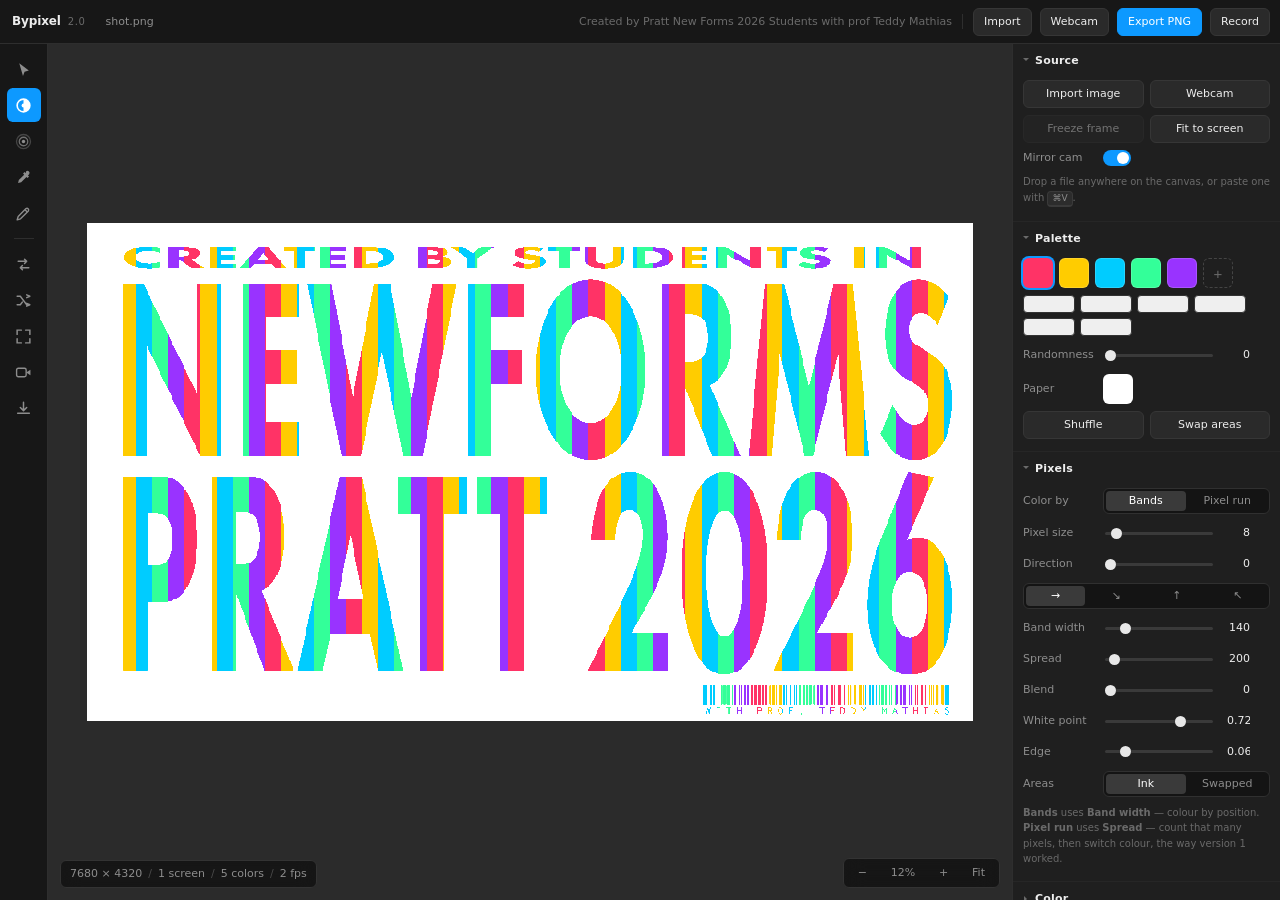
==== teddy-bypixel-2.0/index.html @ 15acaf22 "Seconf" ====
<!DOCTYPE html>
<html lang="en">
<head>
<meta charset="utf-8">
<meta name="viewport" content="width=device-width, initial-scale=1">
<title>Bypixel 2.0 — Colorizer</title>
<link rel="stylesheet" href="style.css">
</head>
<body>

<div class="app">

  <header class="topbar">
    <div class="brand"><b>Bypixel</b><span>2.0</span></div>
    <div class="doc" id="docName">untitled</div>
    <div class="spacer"></div>
    <div class="credit">Created by Pratt New Forms 2026 Students with prof Teddy Mathias</div>
    <button class="btn" id="btnImport">Import</button>
    <button class="btn" id="btnCam">Webcam</button>
    <button class="btn primary" id="btnPng">Export PNG</button>
    <button class="btn rec" id="btnRec" data-on="false" data-label="Record">Record</button>
  </header>

  <div class="body">

    <nav class="rail" id="rail"></nav>

    <main class="stage" id="stage" data-tool="recolor">
      <canvas id="gl"></canvas>
      <canvas id="ink"></canvas>

      <div class="empty" id="empty" hidden>
        <h2>Drop an image to colorize</h2>
        <p>Any PNG, JPG or WEBP. Or turn on the webcam and colorize yourself live.</p>
        <div class="row">
          <button class="btn primary" id="emptyImport">Choose file</button>
          <button class="btn" id="emptyCam">Use webcam</button>
        </div>
      </div>

      <div class="drop">Drop to colorize</div>

      <div class="hud" id="hud">—</div>

      <div class="zoomer">
        <button class="btn" id="zOut">−</button>
        <div class="val" id="zVal">100%</div>
        <button class="btn" id="zIn">+</button>
        <button class="btn" id="zFit">Fit</button>
      </div>
    </main>

    <aside class="panel" id="panel"></aside>
  </div>
</div>

<input type="file" id="file" accept="image/*" hidden>
<video id="video" playsinline muted></video>

<script>
"use strict";

/* =====================================================================
   BYPIXEL 2.0
   One image in, infinite color out.

   Everything you see is one fragment shader running over the source
   pixels. The panel on the right just moves numbers into that shader.
   ===================================================================== */

const TAU = Math.PI * 2;
const DEG = Math.PI / 180;

/* ---------------------------------------------------------------
   1. STATE — every knob in the app lives here
   --------------------------------------------------------------- */

const S = {
  // palette
  palette: ["#ff3366", "#ffcc00", "#00ccff", "#33ff99", "#9933ff"],
  active: 0,
  paper: "#ffffff",
  random: 0,

  // pixels
  pixel: 8,
  angle: 0,          // degrees — direction of the pixels AND the color flow
  mode: 0,           // 0 bands, 1 pixel runs
  band: 140,         // image px per color, in band mode
  spread: 200,       // pixels per color, in run mode
  blend: 0,
  threshold: 0.72,
  soft: 0.06,
  invert: 0,

  // color
  hue: 0,
  sat: 1,
  contrast: 1,
  bright: 0,
  pulse: 0,
  pulseRate: 1.5,

  // motion
  flow: 0.6,         // colors per second
  turn: 0,           // deg / second — the colors sweep round, the artwork stays put
  spiral: 0,
  twist: 0.5,
  swirl: 0,          // vortex, winds and unwinds
  wave: 0,           // undulation depth, % of the artwork
  mrate: 0.6,        // how fast swirl and wave breathe
  // shapes — a drawn outline that re-colors whatever is inside it
  shapeSpeed: 1,
  shapeSpin: 0,
  shapeMotion: 0,       // 0 still, 1 orbit, 2 drift
  shapeShift: 3,        // steps along the palette
  shapeHue: 0,          // hue turns
  shapePix: 1,          // pixel size multiplier
  shapeAngle: 0,        // direction offset, degrees
  shapeSat: 1,          // saturation multiplier
  shapeSwap: false,     // flip ink and paper inside the shape

  // touch
  rsize: 2.2,
  rdecay: 1.2,
  rainbow: 1,
  press: 1,

  // screens
  screens: 1,
  variation: 0.5,

  // view
  zoom: 1,
  panX: 0, panY: 0,   // image px
  autofit: true,
  mirror: true,
  exportScale: 2,

  // live
  tool: "recolor",
  phase: 0,
  turnPhase: 0,
  spiralKick: 0,
  seed: Math.random() * 100,
  time: 0
};

const RIPPLE_MAX = 10;
const ripples = [];           // {x, y, t, w}  — x/y in image pixels
let pressPt = null;           // {clientX, clientY, w} — follows the screen, not the image

/* ---------------------------------------------------------------
   2. WEBGL
   --------------------------------------------------------------- */

const canvas = document.getElementById("gl");
const gl = canvas.getContext("webgl2", {
  antialias: false,
  preserveDrawingBuffer: true,
  alpha: false
});
if (!gl) alert("This browser has no WebGL2. Try Chrome, Safari 15+, or Firefox.");

const VERT = `#version 300 es
in vec2 a_pos;
void main() { gl_Position = vec4(a_pos, 0.0, 1.0); }`;

const FRAG = `#version 300 es
precision highp float;

uniform sampler2D u_tex;
uniform vec2  u_texSize;
uniform vec4  u_view;        // viewport x, y, w, h  (device px, y from bottom)
uniform vec2  u_pan;
uniform float u_scale;
uniform float u_time;

uniform float u_pixel;
uniform float u_angle;
uniform float u_band;
uniform float u_mode;          // 0 = geometric bands, 1 = counted pixel runs
uniform float u_spread;        // pixels painted before the colour changes
uniform float u_blend;
uniform float u_threshold;
uniform float u_soft;
uniform float u_invert;
uniform float u_contrast;
uniform float u_bright;

uniform vec3  u_palette[8];
uniform int   u_count;
uniform float u_random;
uniform vec3  u_paper;
uniform vec3  u_bg;
uniform float u_phase;
uniform float u_spiral;
uniform float u_turn;          // the whole colour field, swung round
uniform float u_swirl;         // vortex angle at the centre, right now
uniform float u_wave;          // undulation depth, in image pixels
uniform float u_waveT;
uniform float u_twist;
uniform float u_hue;
uniform float u_sat;
uniform float u_seed;
uniform float u_mirror;

uniform sampler2D u_shapes;    // atlas of the drawn shapes
uniform vec4  u_shapeXf[16];   // x, y (image px), size, rotation
uniform vec4  u_shapeMeta[16]; // cell, unused, unused, live
uniform float u_shapeGrid;
uniform int   u_shapeCount;
uniform vec4  u_lens;          // color shift, hue shift, pixel x, direction +
uniform float u_lensSat;
uniform float u_lensSwap;

uniform vec4  u_ripple[${RIPPLE_MAX}];   // xy centre, z birth time, w strength
uniform float u_rsize;
uniform float u_rdecay;
uniform float u_rainbow;
uniform vec4  u_press;       // xy centre, z strength, w radius

out vec4 outColor;

vec2 rot2(vec2 v, float a) {
  float s = sin(a), c = cos(a);
  return vec2(c * v.x - s * v.y, s * v.x + c * v.y);
}
float hash1(float n) {
  return fract(sin(n * 12.9898 + u_seed * 7.13) * 43758.5453);
}
vec3 hash3(float n) {
  return vec3(hash1(n), hash1(n + 17.31), hash1(n + 43.77));
}
vec3 rgb2hsv(vec3 c) {
  vec4 K = vec4(0.0, -1.0 / 3.0, 2.0 / 3.0, -1.0);
  vec4 p = mix(vec4(c.bg, K.wz), vec4(c.gb, K.xy), step(c.b, c.g));
  vec4 q = mix(vec4(p.xyw, c.r), vec4(c.r, p.yzx), step(p.x, c.r));
  float d = q.x - min(q.w, q.y);
  return vec3(abs(q.z + (q.w - q.y) / (6.0 * d + 1e-10)), d / (q.x + 1e-10), q.x);
}
vec3 hsv2rgb(vec3 c) {
  vec4 K = vec4(1.0, 2.0 / 3.0, 1.0 / 3.0, 3.0);
  vec3 p = abs(fract(c.xxx + K.xyz) * 6.0 - K.www);
  return c.z * mix(K.xxx, clamp(p - K.xxx, 0.0, 1.0), c.y);
}
/* snap a point to the pixel grid, at whatever size and angle we ask for */
vec2 quantize(vec2 p, float ps, float ang, float infl, out vec2 cell) {
  vec2 g = rot2(p - u_texSize * 0.5, -ang);
  if (infl > 0.001) {                            // the smudge
    float n = hash1(floor(g.x / ps) * 3.17 + floor(g.y / ps) * 7.71);
    g += (vec2(n, hash1(n * 13.0)) - 0.5) * ps * 3.0 * infl * u_rainbow;
  }
  cell = floor(g / ps);
  return rot2((cell + 0.5) * ps, ang) + u_texSize * 0.5;
}

vec3 palAt(float i) {
  int n = max(u_count, 1);
  int k = int(mod(i, float(n)));
  return mix(u_palette[k], hash3(i * 1.37 + u_seed), u_random);
}
vec3 palMix(float idx) {
  float f = floor(idx), fr = fract(idx);
  vec3 a = palAt(f), b = palAt(f + 1.0);
  float t = u_blend < 0.001 ? 0.0 : clamp((fr - (1.0 - u_blend)) / u_blend, 0.0, 1.0);
  return mix(a, b, t);
}

void main() {
  /* --- screen pixel -> image pixel ------------------------------ */
  vec2 p = gl_FragCoord.xy - u_view.xy;
  vec2 c = p - u_view.zw * 0.5 - u_pan;
  vec2 q = c / u_scale + u_texSize * 0.5;

  /* --- pressure + ripples --------------------------------------- */
  float infl = 0.0;
  vec2  disp = vec2(0.0);

  // ripple size is a percentage of the artwork, so a 4000px scan and a
  // 720p webcam frame behave the same way
  float rs = max(u_rsize * 0.01 * min(u_texSize.x, u_texSize.y), 1.0);

  if (u_press.z > 0.001) {                       // a finger on the glass
    float pr = rs * 3.2;
    vec2 rel = q - u_press.xy;
    float d = length(rel) + 1e-4;
    float g = exp(-(d * d) / (2.0 * pr * pr));
    disp -= (rel / d) * g * pr * 0.5 * u_press.z;
    infl = max(infl, g * u_press.z);
  }

  for (int i = 0; i < ${RIPPLE_MAX}; i++) {      // rings leaving the touch
    vec4 R = u_ripple[i];
    if (R.w <= 0.001) continue;
    float age = u_time - R.z;
    if (age < 0.0 || age > 5.0) continue;
    vec2 rel = q - R.xy;
    float d = length(rel) + 1e-4;
    float front = d - age * rs * 7.0;
    float wide  = rs * 2.6;
    float env   = exp(-age * u_rdecay) * exp(-(front * front) / (2.0 * wide * wide));
    disp += (rel / d) * sin(front / rs * 3.14159) * env * R.w * rs * 1.7;
    infl  = max(infl, clamp(env * R.w * 1.5, 0.0, 1.0));
  }
  q += disp;

  /* --- motion: the colour field turns, swirls and undulates ------ */
  float baseAngle = u_angle + u_turn;

  if (abs(u_swirl) > 0.0005) {                   // a vortex, strongest at the centre
    vec2 rel0 = q - u_texSize * 0.5;
    float f = 1.0 - clamp(length(rel0) / (length(u_texSize) * 0.5), 0.0, 1.0);
    q = u_texSize * 0.5 + rot2(rel0, u_swirl * f * f);
  }

  if (abs(u_wave) > 0.0005) {                    // a travelling swell, along the direction
    vec2 w = rot2(q - u_texSize * 0.5, -baseAngle);
    float lam = max(min(u_texSize.x, u_texSize.y) / 3.0, 1.0);
    w.y += u_wave * sin(w.x / lam * 6.2831853 + u_waveT);
    w.x += u_wave * 0.45 * sin(w.y / lam * 6.2831853 - u_waveT * 0.8);
    q = rot2(w, baseAngle) + u_texSize * 0.5;
  }

  /* --- pixelate (pixels shatter smaller under pressure) ---------- */
  float ps = max(u_pixel, 1.0);
  ps = mix(ps, max(ps * 0.22, 1.0), infl);

  vec2 cell;
  vec2 qp = quantize(q, ps, baseAngle, infl, cell);

  /* --- shapes are lenses: they never cover the artwork, they only
         change how the pixels underneath get coloured --------------- */
  float lens = 0.0;      // coverage of the strongest shape here
  for (int i = 0; i < 16; i++) {
    if (i >= u_shapeCount) break;
    vec4 X = u_shapeXf[i];
    vec4 M = u_shapeMeta[i];
    if (M.w < 0.5 || X.z < 0.001) continue;
    vec2 l = rot2(qp - X.xy, -X.w) / X.z + 0.5;         // into the shape's own box
    if (l.x < 0.0 || l.x > 1.0 || l.y < 0.0 || l.y > 1.0) continue;
    float cl = floor(mod(M.x, u_shapeGrid));
    float rw = floor(M.x / u_shapeGrid);
    float cov = texture(u_shapes, (vec2(cl, rw) + vec2(l.x, 1.0 - l.y)) / u_shapeGrid).a;
    lens = max(lens, cov);
  }
  float k = lens;

  // inside a shape the grid itself can change size and direction,
  // so the pixels get re-snapped before anything is sampled
  float angle = baseAngle + u_lens.w * k;
  float psL = max(ps * (1.0 + (u_lens.z - 1.0) * k), 1.0);
  if (lens > 0.002) qp = quantize(q, psL, angle, infl, cell);

  vec2 uv = qp / u_texSize;
  uv.x = mix(uv.x, 1.0 - uv.x, u_mirror);
  if (uv.x < 0.0 || uv.x > 1.0 || uv.y < 0.0 || uv.y > 1.0) {
    outColor = vec4(u_bg, 1.0);
    return;
  }

  /* --- ink or paper? -------------------------------------------- */
  vec3 src = texture(u_tex, uv).rgb;
  float lum = dot(src, vec3(0.299, 0.587, 0.114));
  lum = clamp((lum - 0.5) * u_contrast + 0.5 + u_bright, 0.0, 1.0);

  /* --- which colour? -------------------------------------------- */
  vec2 rel = qp - u_texSize * 0.5;
  float band = max(u_band, 1.0);
  float idx;
  if (u_mode < 0.5) {
    // bands: the colour depends on how far along the direction you are
    idx = dot(rel, vec2(cos(angle), sin(angle))) / band;
  } else {
    // runs: walk the pixels in order and change colour every u_spread of them,
    // exactly the way the first version of this sketch did it
    vec2 c2 = floor(qp / psL);
    float across = floor(u_texSize.x / psL) + 1.0;
    idx = (c2.y * across + c2.x) / max(u_spread, 1.0);
  }

  float ang = atan(rel.y, rel.x);
  float rad = length(rel);
  idx += u_spiral * (ang * 1.90986 + rad / band * u_twist);
  idx += u_phase;
  idx += u_lens.x * k;                            // the shape walks the palette on

  vec3 col = palMix(idx);

  vec3 hsv = rgb2hsv(col);
  hsv.x = fract(hsv.x + u_hue + u_lens.y * k);
  hsv.y = clamp(hsv.y * u_sat * (1.0 + (u_lensSat - 1.0) * k), 0.0, 1.0);
  col = hsv2rgb(hsv);

  if (infl > 0.001) {                             // rainbow bruise around the touch
    float h = fract(ang * 0.159 + rad * 0.004 + u_time * 0.25
                    + hash1(cell.x * 7.3 + cell.y * 13.1) * 0.4);
    col = mix(col, hsv2rgb(vec3(h, 0.95, 1.0)), clamp(infl * u_rainbow, 0.0, 1.0));
  }

  float ink = 1.0 - smoothstep(u_threshold - max(u_soft, 0.002),
                               u_threshold + max(u_soft, 0.002), lum);
  // a shape can flip ink and paper inside itself, and it cancels
  // cleanly against the global swap
  float inv = mod(u_invert + step(0.5, u_lensSwap * lens), 2.0);
  ink = mix(ink, 1.0 - ink, inv);

  vec3 outc = mix(u_paper, col, ink) + infl * 0.10;
  outColor = vec4(outc, 1.0);
}`;

function compile(type, src) {
  const sh = gl.createShader(type);
  gl.shaderSource(sh, src);
  gl.compileShader(sh);
  if (!gl.getShaderParameter(sh, gl.COMPILE_STATUS)) {
    console.error(gl.getShaderInfoLog(sh), src);
    throw new Error("shader");
  }
  return sh;
}

const prog = gl.createProgram();
gl.attachShader(prog, compile(gl.VERTEX_SHADER, VERT));
gl.attachShader(prog, compile(gl.FRAGMENT_SHADER, FRAG));
gl.linkProgram(prog);
if (!gl.getProgramParameter(prog, gl.LINK_STATUS)) console.error(gl.getProgramInfoLog(prog));
gl.useProgram(prog);

const vao = gl.createVertexArray();
gl.bindVertexArray(vao);
const buf = gl.createBuffer();
gl.bindBuffer(gl.ARRAY_BUFFER, buf);
gl.bufferData(gl.ARRAY_BUFFER, new Float32Array([-1, -1, 3, -1, -1, 3]), gl.STATIC_DRAW);
const aPos = gl.getAttribLocation(prog, "a_pos");
gl.enableVertexAttribArray(aPos);
gl.vertexAttribPointer(aPos, 2, gl.FLOAT, false, 0, 0);

const U = {};
function u(name) {
  if (!(name in U)) U[name] = gl.getUniformLocation(prog, name);
  return U[name];
}

const tex = gl.createTexture();
gl.bindTexture(gl.TEXTURE_2D, tex);
gl.texParameteri(gl.TEXTURE_2D, gl.TEXTURE_WRAP_S, gl.CLAMP_TO_EDGE);
gl.texParameteri(gl.TEXTURE_2D, gl.TEXTURE_WRAP_T, gl.CLAMP_TO_EDGE);
gl.texParameteri(gl.TEXTURE_2D, gl.TEXTURE_MIN_FILTER, gl.LINEAR);
gl.texParameteri(gl.TEXTURE_2D, gl.TEXTURE_MAG_FILTER, gl.LINEAR);
gl.pixelStorei(gl.UNPACK_FLIP_Y_WEBGL, true);
gl.texImage2D(gl.TEXTURE_2D, 0, gl.RGBA, 1, 1, 0, gl.RGBA, gl.UNSIGNED_BYTE,
              new Uint8Array([32, 32, 32, 255]));

let texW = 1, texH = 1, hasSource = false;

/* a CPU copy of the source, only so the eyedropper can read pixels */
const sampler = document.createElement("canvas");
const sctx = sampler.getContext("2d", { willReadFrequently: true });

/* ---------------------------------------------------------------
   3. SOURCES — file, drag & drop, paste, webcam
   --------------------------------------------------------------- */

const video = document.getElementById("video");
const fileInput = document.getElementById("file");
const stage = document.getElementById("stage");
const emptyEl = document.getElementById("empty");
const docName = document.getElementById("docName");
let camOn = false, camStream = null;

function uploadFromElement(el, w, h) {
  const cap = gl.getParameter(gl.MAX_TEXTURE_SIZE) || 4096;
  let src = el;
  if (Math.max(w, h) > cap) {                  // bigger than this GPU can hold
    const k = cap / Math.max(w, h);
    const c = document.createElement("canvas");
    c.width = Math.max(1, Math.round(w * k));
    c.height = Math.max(1, Math.round(h * k));
    c.getContext("2d").drawImage(el, 0, 0, c.width, c.height);
    src = c; w = c.width; h = c.height;
  }
  texW = w; texH = h;
  gl.bindTexture(gl.TEXTURE_2D, tex);
  gl.texImage2D(gl.TEXTURE_2D, 0, gl.RGBA, gl.RGBA, gl.UNSIGNED_BYTE, src);
  hasSource = true;
  emptyEl.hidden = true;
}

function cacheForPicking(el, w, h) {
  const k = Math.min(1, 1600 / Math.max(w, h));
  sampler.width = Math.max(1, Math.round(w * k));
  sampler.height = Math.max(1, Math.round(h * k));
  sctx.save();
  if (camOn && S.mirror) { sctx.translate(sampler.width, 0); sctx.scale(-1, 1); }
  sctx.drawImage(el, 0, 0, sampler.width, sampler.height);
  sctx.restore();
}

function loadImage(src, name) {
  const im = new Image();
  im.onload = () => {
    stopCam();
    uploadFromElement(im, im.naturalWidth, im.naturalHeight);
    cacheForPicking(im, im.naturalWidth, im.naturalHeight);
    docName.textContent = name || "untitled";
    S.autofit = true;
    S.zoom = 1; S.panX = 0; S.panY = 0;
  };
  im.onerror = () => { if (!hasSource) emptyEl.hidden = false; };
  im.src = src;
}

function loadFile(f) {
  if (!f || !f.type.startsWith("image/")) return;
  const url = URL.createObjectURL(f);
  loadImage(url, f.name);
}

fileInput.addEventListener("change", e => loadFile(e.target.files[0]));
const pickFile = () => fileInput.click();

document.getElementById("btnImport").onclick = pickFile;
document.getElementById("emptyImport").onclick = pickFile;

["dragenter", "dragover"].forEach(t =>
  stage.addEventListener(t, e => { e.preventDefault(); stage.classList.add("over"); }));
["dragleave", "drop"].forEach(t =>
  stage.addEventListener(t, e => { e.preventDefault(); stage.classList.remove("over"); }));
stage.addEventListener("drop", e => {
  const f = e.dataTransfer.files[0];
  if (f) loadFile(f);
});
window.addEventListener("paste", e => {
  for (const item of e.clipboardData.files) { loadFile(item); break; }
});

["dragover", "drop"].forEach(t =>
  window.addEventListener(t, e => { if (!stage.contains(e.target)) e.preventDefault(); }));

async function startCam() {
  try {
    camStream = await navigator.mediaDevices.getUserMedia({
      video: { width: { ideal: 1280 }, height: { ideal: 720 } }, audio: false
    });
    video.srcObject = camStream;
    await video.play();
    camOn = true;
    hasSource = true;
    emptyEl.hidden = true;
    docName.textContent = "webcam";
    S.autofit = true; S.zoom = 1; S.panX = 0; S.panY = 0;
    syncChrome();
  } catch (err) {
    console.warn(err);
    alert("Could not open the webcam. Check the camera permission for this page.\n(Live Server / https / localhost only.)");
  }
}
function stopCam() {
  if (camStream) camStream.getTracks().forEach(t => t.stop());
  camStream = null; camOn = false;
  syncChrome();
}
function toggleCam() { camOn ? stopCam() : startCam(); }
document.getElementById("btnCam").onclick = toggleCam;
document.getElementById("emptyCam").onclick = toggleCam;

/* freeze the live webcam into a still image you can keep working on */
function freezeCam() {
  if (!camOn) return;
  const w = video.videoWidth, h = video.videoHeight;
  const c = document.createElement("canvas");
  c.width = w; c.height = h;
  const x = c.getContext("2d");
  if (S.mirror) { x.translate(w, 0); x.scale(-1, 1); }
  x.drawImage(video, 0, 0);
  loadImage(c.toDataURL("image/png"), "webcam still");
}

function pumpCam() {
  if (!camOn || video.readyState < 2) return;
  const w = video.videoWidth, h = video.videoHeight;
  if (!w) return;
  texW = w; texH = h;
  gl.bindTexture(gl.TEXTURE_2D, tex);
  gl.texImage2D(gl.TEXTURE_2D, 0, gl.RGBA, gl.RGBA, gl.UNSIGNED_BYTE, video);
}

/* ---------------------------------------------------------------
   3b. SHAPES — draw one on the artwork and it becomes a colour lens.
       It never covers the drawing; it re-colours the pixels inside it.
   --------------------------------------------------------------- */

const SHAPE_GRID = 4;                       // 4 x 4 cells of atlas
const SHAPE_CELL = 256;
const SHAPE_MAX  = SHAPE_GRID * SHAPE_GRID;

const shapes = [];   // one entry per shape; its index is its atlas cell

const atlas = document.createElement("canvas");
atlas.width = atlas.height = SHAPE_GRID * SHAPE_CELL;
const actx = atlas.getContext("2d");

const shapeTex = gl.createTexture();
gl.bindTexture(gl.TEXTURE_2D, shapeTex);
gl.texParameteri(gl.TEXTURE_2D, gl.TEXTURE_WRAP_S, gl.CLAMP_TO_EDGE);
gl.texParameteri(gl.TEXTURE_2D, gl.TEXTURE_WRAP_T, gl.CLAMP_TO_EDGE);
gl.texParameteri(gl.TEXTURE_2D, gl.TEXTURE_MIN_FILTER, gl.LINEAR);
gl.texParameteri(gl.TEXTURE_2D, gl.TEXTURE_MAG_FILTER, gl.LINEAR);

/* paint one shape into its atlas cell, with a margin so neighbouring
   cells can never bleed into each other */
function rasterize(i) {
  const e = shapes[i];
  const x = (i % SHAPE_GRID) * SHAPE_CELL, y = Math.floor(i / SHAPE_GRID) * SHAPE_CELL;
  const pad = SHAPE_CELL * 0.06, inner = SHAPE_CELL - pad * 2;
  actx.save();
  actx.clearRect(x, y, SHAPE_CELL, SHAPE_CELL);
  actx.translate(x + pad, y + pad);
  actx.beginPath();
  e.draw(actx, inner);
  actx.fillStyle = "#fff";
  actx.fill();
  actx.restore();
}

function rasterizeAll() {
  actx.clearRect(0, 0, atlas.width, atlas.height);
  for (let i = 0; i < shapes.length; i++) rasterize(i);
  gl.bindTexture(gl.TEXTURE_2D, shapeTex);
  gl.pixelStorei(gl.UNPACK_FLIP_Y_WEBGL, false);
  gl.texImage2D(gl.TEXTURE_2D, 0, gl.RGBA, gl.RGBA, gl.UNSIGNED_BYTE, atlas);
  gl.pixelStorei(gl.UNPACK_FLIP_Y_WEBGL, true);
  gl.bindTexture(gl.TEXTURE_2D, tex);
}

function removeNearest(q) {
  if (!q || !shapes.length) return;
  let best = -1, bd = Infinity;
  shapes.forEach((n, i) => {
    const d = Math.hypot(n.x - q[0], n.y - q[1]);
    if (d < bd) { bd = d; best = i; }
  });
  if (best >= 0) { shapes.splice(best, 1); rasterizeAll(); }
}

function clearShapes() { shapes.length = 0; rasterizeAll(); }

function animateShapes(dt) {
  const cx = texW / 2, cy = texH / 2;
  const span = Math.min(texW, texH);
  shapes.forEach(n => {
    n.rot += S.shapeSpin * DEG * dt;
    if (S.shapeMotion === 1) {                     // orbit the centre
      n.orbit += S.shapeSpeed * dt * (0.25 + n.seed * 0.5);
      n.x = cx + Math.cos(n.orbit) * n.orbitR;
      n.y = cy + Math.sin(n.orbit) * n.orbitR;
    } else if (S.shapeMotion === 2) {              // drift and bounce
      const v = S.shapeSpeed * span * 0.16 * dt * (0.5 + n.seed);
      n.x += n.vx * v; n.y += n.vy * v;
      if (n.x < 0) { n.x = 0; n.vx = Math.abs(n.vx); }
      if (n.x > texW) { n.x = texW; n.vx = -Math.abs(n.vx); }
      if (n.y < 0) { n.y = 0; n.vy = Math.abs(n.vy); }
      if (n.y > texH) { n.y = texH; n.vy = -Math.abs(n.vy); }
    }
  });
}

const xfBuf = new Float32Array(SHAPE_MAX * 4);
const metaBuf = new Float32Array(SHAPE_MAX * 4);

function packShapes() {
  xfBuf.fill(0); metaBuf.fill(0);
  for (let i = 0; i < shapes.length; i++) {
    const n = shapes[i];
    xfBuf[i * 4] = n.x;
    xfBuf[i * 4 + 1] = n.y;
    xfBuf[i * 4 + 2] = Math.max(n.size, 1);
    xfBuf[i * 4 + 3] = n.rot;
    metaBuf[i * 4] = i;          // atlas cell
    metaBuf[i * 4 + 3] = 1;      // live
  }
  return shapes.length;
}

/* drawing --------------------------------------------------------- */

const ink = document.getElementById("ink");
const ictx = ink.getContext("2d");
let stroke = null;

function sizeInk() {
  const r = stage.getBoundingClientRect();
  ink.width = Math.round(r.width * dpr);
  ink.height = Math.round(r.height * dpr);
  ictx.setTransform(dpr, 0, 0, dpr, 0, 0);
}

function drawStroke() {
  ictx.clearRect(0, 0, ink.width, ink.height);
  if (!stroke || stroke.length < 2) return;
  const r = stage.getBoundingClientRect();
  ictx.beginPath();
  stroke.forEach((p, i) => {
    const x = p[0] - r.left, y = p[1] - r.top;
    i ? ictx.lineTo(x, y) : ictx.moveTo(x, y);
  });
  ictx.closePath();
  ictx.fillStyle = "rgba(13,153,255,0.16)";
  ictx.fill();
  ictx.strokeStyle = "#0d99ff";
  ictx.lineWidth = 1.5;
  ictx.lineJoin = ictx.lineCap = "round";
  ictx.stroke();
}

/* the stroke lands where it was drawn, at the size it was drawn */
function commitStroke() {
  const pts = stroke;
  stroke = null;
  ictx.clearRect(0, 0, ink.width, ink.height);
  if (!pts || pts.length < 4 || !hasSource) return;

  const img = pts.map(p => screenToImage(p[0], p[1])).filter(Boolean);
  if (img.length < 4) return;

  let x0 = Infinity, y0 = Infinity, x1 = -Infinity, y1 = -Infinity;
  img.forEach(p => {
    x0 = Math.min(x0, p[0]); y0 = Math.min(y0, p[1]);
    x1 = Math.max(x1, p[0]); y1 = Math.max(y1, p[1]);
  });
  const bw = Math.max(x1 - x0, 1), bh = Math.max(y1 - y0, 1), size = Math.max(bw, bh);
  if (size < Math.min(texW, texH) * 0.01) return;      // a stray tap, not a shape

  const ox = (size - bw) / 2, oy = (size - bh) / 2;
  const norm = img.map(p => [(p[0] - x0 + ox) / size, (p[1] - y0 + oy) / size]);
  const ang = Math.random() * TAU;

  if (shapes.length >= SHAPE_MAX) shapes.shift();
  const cx = x0 + bw / 2, cy = y0 + bh / 2;
  shapes.push({
    draw: (c, s) => {
      norm.forEach((p, i) => {
        const x = p[0] * s, y = (1 - p[1]) * s;     // canvas y runs the other way
        i ? c.lineTo(x, y) : c.moveTo(x, y);
      });
      c.closePath();
    },
    x: cx, y: cy, size,
    rot: 0,
    seed: Math.random(),
    orbit: Math.atan2(cy - texH / 2, cx - texW / 2),
    orbitR: Math.hypot(cx - texW / 2, cy - texH / 2),
    vx: Math.cos(ang), vy: Math.sin(ang)
  });
  rasterizeAll();
}

/* ---------------------------------------------------------------
   4. VIEWPORTS — one canvas, many screens
   --------------------------------------------------------------- */

const GRIDS = { 1: [1, 1], 2: [2, 1], 3: [3, 1], 4: [2, 2], 6: [3, 2] };
let views = [];
let dpr = 1;

function layout(mult) {
  mult = mult || 1;
  const [cols, rows] = GRIDS[S.screens] || GRIDS[1];
  const W = canvas.width, H = canvas.height;
  const gap = S.screens > 1 ? Math.round(2 * dpr * mult) : 0;
  const vw = (W - gap * (cols - 1)) / cols;
  const vh = (H - gap * (rows - 1)) / rows;
  views = [];
  for (let r = 0; r < rows; r++) {
    for (let cidx = 0; cidx < cols; cidx++) {
      views.push({
        x: Math.round(cidx * (vw + gap)),
        y: Math.round(H - (r + 1) * vh - r * gap),   // GL origin is bottom-left
        w: Math.round(vw),
        h: Math.round(vh)
      });
    }
  }
}

function resize() {
  dpr = Math.min(window.devicePixelRatio || 1, 2);
  const r = stage.getBoundingClientRect();
  const w = Math.max(1, Math.round(r.width * dpr));
  const h = Math.max(1, Math.round(r.height * dpr));
  if (canvas.width !== w || canvas.height !== h) {
    canvas.width = w; canvas.height = h;
  }
  layout();
  if (typeof sizeInk === "function") sizeInk();
}
new ResizeObserver(resize).observe(stage);

/* how much the artwork must shrink to sit fully inside one screen */
function fitScale(v) {
  if (!texW || !texH) return 1;
  return Math.min(v.w / texW, v.h / texH) * 0.92;
}
const viewScale = v => fitScale(v) * S.zoom;

/* ---------------------------------------------------------------
   5. RENDER
   --------------------------------------------------------------- */

const rippleBuf = new Float32Array(RIPPLE_MAX * 4);
const palBuf = new Float32Array(8 * 3);

function hexRGB(h) {
  return [parseInt(h.slice(1, 3), 16) / 255,
          parseInt(h.slice(3, 5), 16) / 255,
          parseInt(h.slice(5, 7), 16) / 255];
}

function pressInImage() {
  if (!pressPt) return [0, 0, 0, 1];
  const q = screenToImage(pressPt.clientX, pressPt.clientY);
  if (!q) return [0, 0, 0, 1];
  return [q[0], q[1], S.press, 1];
}

function render(mult) {
  mult = mult || 1;
  gl.useProgram(prog);
  gl.bindVertexArray(vao);
  gl.activeTexture(gl.TEXTURE0);
  gl.bindTexture(gl.TEXTURE_2D, tex);
  gl.uniform1i(u("u_tex"), 0);

  gl.clearColor(0.169, 0.169, 0.169, 1);
  gl.clear(gl.COLOR_BUFFER_BIT);

  // palette
  const n = Math.min(S.palette.length, 8);
  for (let i = 0; i < n; i++) {
    const c = hexRGB(S.palette[i]);
    palBuf[i * 3] = c[0]; palBuf[i * 3 + 1] = c[1]; palBuf[i * 3 + 2] = c[2];
  }
  gl.uniform3fv(u("u_palette"), palBuf);
  gl.uniform1i(u("u_count"), n);
  gl.uniform3fv(u("u_paper"), hexRGB(S.paper));
  gl.uniform3fv(u("u_bg"), [0.169, 0.169, 0.169]);

  // ripples
  rippleBuf.fill(0);
  for (let i = 0; i < Math.min(ripples.length, RIPPLE_MAX); i++) {
    const r = ripples[ripples.length - 1 - i];
    rippleBuf[i * 4] = r.x; rippleBuf[i * 4 + 1] = r.y;
    rippleBuf[i * 4 + 2] = r.t; rippleBuf[i * 4 + 3] = r.w;
  }
  gl.uniform4fv(u("u_ripple"), rippleBuf);

  const pulse = 1 + S.pulse * Math.sin(S.time * S.pulseRate * TAU * 0.25);

  gl.uniform2f(u("u_texSize"), texW, texH);
  gl.uniform1f(u("u_time"), S.time);
  gl.uniform1f(u("u_pixel"), S.pixel * mult);
  gl.uniform1f(u("u_band"), S.band);
  gl.uniform1f(u("u_mode"), S.mode);
  gl.uniform1f(u("u_spread"), S.spread);
  gl.uniform1f(u("u_blend"), S.blend);
  gl.uniform1f(u("u_threshold"), S.threshold);
  gl.uniform1f(u("u_soft"), S.soft);
  gl.uniform1f(u("u_invert"), S.invert);
  gl.uniform1f(u("u_contrast"), S.contrast * pulse);
  gl.uniform1f(u("u_bright"), S.bright);
  gl.uniform1f(u("u_random"), S.random);
  gl.uniform1f(u("u_twist"), S.twist);
  gl.uniform1f(u("u_turn"), S.turnPhase);
  // at rate 0 the swirl and the swell simply hold their shape
  gl.uniform1f(u("u_swirl"), S.swirl * (S.mrate > 0 ? Math.sin(S.time * S.mrate * 1.4) : 1));
  gl.uniform1f(u("u_wave"), S.wave * 0.01 * Math.min(texW, texH));
  gl.uniform1f(u("u_waveT"), S.time * S.mrate * 3.0);
  gl.uniform1f(u("u_sat"), S.sat);
  gl.uniform1f(u("u_seed"), S.seed);
  gl.activeTexture(gl.TEXTURE1);
  gl.bindTexture(gl.TEXTURE_2D, shapeTex);
  gl.uniform1i(u("u_shapes"), 1);
  gl.uniform1f(u("u_shapeGrid"), SHAPE_GRID);
  gl.uniform4f(u("u_lens"), S.shapeShift, S.shapeHue / 360, S.shapePix, S.shapeAngle * DEG);
  gl.uniform1f(u("u_lensSat"), S.shapeSat);
  gl.uniform1f(u("u_lensSwap"), S.shapeSwap ? 1 : 0);
  gl.uniform1i(u("u_shapeCount"), packShapes());
  gl.uniform4fv(u("u_shapeXf"), xfBuf);
  gl.uniform4fv(u("u_shapeMeta"), metaBuf);
  gl.activeTexture(gl.TEXTURE0);
  gl.uniform1f(u("u_rsize"), S.rsize);
  gl.uniform1f(u("u_rdecay"), S.rdecay);
  gl.uniform1f(u("u_rainbow"), S.rainbow);

  gl.uniform1f(u("u_mirror"), camOn && S.mirror ? 1 : 0);

  const spiral = S.spiral + S.spiralKick;
  const press = pressInImage();

  for (let i = 0; i < views.length; i++) {
    const v = views[i];
    const k = i * S.variation;                     // how far this screen drifts
    const sc = viewScale(v) * mult;

    gl.viewport(v.x, v.y, v.w, v.h);
    gl.uniform4f(u("u_view"), v.x, v.y, v.w, v.h);
    gl.uniform1f(u("u_scale"), sc);
    gl.uniform2f(u("u_pan"), S.panX * sc, S.panY * sc);
    gl.uniform1f(u("u_angle"), S.angle * DEG + k * 0.55);
    gl.uniform1f(u("u_phase"), S.phase + k * 2.3);
    gl.uniform1f(u("u_hue"), S.hue + k * 0.11);
    gl.uniform1f(u("u_spiral"), spiral + k * 0.35);
    gl.uniform4fv(u("u_press"), press);

    gl.drawArrays(gl.TRIANGLES, 0, 3);
  }
}

let last = performance.now(), fps = 60, frames = 0, fpsClock = last;

function loop(now) {
  const dt = Math.min((now - last) / 1000, 0.1);
  last = now;
  S.time += dt;
  S.phase += S.flow * dt;
  S.turnPhase += S.turn * DEG * dt;
  animateShapes(dt);
  S.spiralKick *= Math.pow(0.12, dt);             // every click's spiral unwinds
  if (S.spiralKick < 0.0005) S.spiralKick = 0;
  while (ripples.length && S.time - ripples[0].t > 5) ripples.shift();

  pumpCam();
  if (S.autofit) { S.zoom = 1; S.panX = 0; S.panY = 0; }
  if (hasSource) render();

  frames++;
  if (now - fpsClock > 500) {
    fps = Math.round(frames * 1000 / (now - fpsClock));
    frames = 0; fpsClock = now;
    updateHUD();
  }
  requestAnimationFrame(loop);
}

let hudNote = "", hudNoteAt = -99;
function note(text) { hudNote = text; hudNoteAt = S.time; updateHUD(); }

function updateHUD() {
  if (hudNote && S.time - hudNoteAt < 6) {
    document.getElementById("hud").textContent = hudNote;
    return;
  }
  const v = views[0];
  const z = v ? Math.round(viewScale(v) / dpr * 100) : 100;
  document.getElementById("zVal").textContent = z + "%";
  document.getElementById("hud").innerHTML =
    `${texW} × ${texH} <i>/</i> ${S.screens} screen${S.screens > 1 ? "s" : ""}` +
    ` <i>/</i> ${S.palette.length} colors` +
    (shapes.length ? ` <i>/</i> ${shapes.length} shapes` : "") +
    ` <i>/</i> ${fps} fps` +
    (camOn ? ` <i>/</i> live` : "");
}

/* ---------------------------------------------------------------
   6. POINTER — click anywhere, the colors move
   --------------------------------------------------------------- */

function viewAt(clientX, clientY) {
  const r = canvas.getBoundingClientRect();
  const px = (clientX - r.left) * dpr;
  const pyGL = canvas.height - (clientY - r.top) * dpr;
  return views.find(v => px >= v.x && px <= v.x + v.w && pyGL >= v.y && pyGL <= v.y + v.h)
      || views[0];
}

function screenToImage(clientX, clientY, v) {
  v = v || viewAt(clientX, clientY);
  if (!v) return null;
  const r = canvas.getBoundingClientRect();
  const px = (clientX - r.left) * dpr;
  const pyGL = canvas.height - (clientY - r.top) * dpr;
  const sc = viewScale(v);
  let cx = px - v.x - v.w / 2 - S.panX * sc;
  let cy = pyGL - v.y - v.h / 2 - S.panY * sc;
  return [cx / sc + texW / 2, cy / sc + texH / 2];
}

function addRipple(q, strength) {
  if (!q) return;
  ripples.push({ x: q[0], y: q[1], t: S.time, w: strength });
  if (ripples.length > RIPPLE_MAX) ripples.shift();
}

function spinColors() {
  S.phase += 1 + Math.random() * 4;
  S.spiralKick = Math.max(S.spiralKick, 0.9 + Math.random() * 0.9);
  S.seed = Math.random() * 100;
}

function pickColor(q) {
  if (!q || !sampler.width) return;
  if (camOn) cacheForPicking(video, video.videoWidth, video.videoHeight);
  const x = Math.round(q[0] / texW * sampler.width);
  const y = Math.round(sampler.height - q[1] / texH * sampler.height);   // GL space is flipped
  if (x < 0 || y < 0 || x >= sampler.width || y >= sampler.height) return;
  let d;
  try { d = sctx.getImageData(x, y, 1, 1).data; }
  catch (err) { return; }          // file:// taints the canvas; serve the folder instead
  const hex = "#" + [d[0], d[1], d[2]].map(n => n.toString(16).padStart(2, "0")).join("");
  S.palette[S.active] = hex;
  buildPalette();
}

let dragging = null;

canvas.addEventListener("pointerdown", e => {
  if (!hasSource) return;
  try { canvas.setPointerCapture(e.pointerId); } catch (err) { /* synthetic pointer */ }
  const v = viewAt(e.clientX, e.clientY);
  const q = screenToImage(e.clientX, e.clientY, v);

  if (S.tool === "move" || e.button === 1 || spaceDown) {
    dragging = { x: e.clientX, y: e.clientY, panX: S.panX, panY: S.panY, v };
    stage.classList.add("dragging");
    S.autofit = false;
    return;
  }
  if (S.tool === "pick") { pickColor(q); return; }

  if (S.tool === "draw") {
    if (e.altKey || e.button === 2) { removeNearest(q); return; }
    stroke = [[e.clientX, e.clientY]];
    return;
  }

  // recolor + ripple both leave a mark; recolor also throws the palette
  pressPt = { clientX: e.clientX, clientY: e.clientY };
  addRipple(q, S.press);
  if (S.tool === "recolor") spinColors();
});

canvas.addEventListener("pointermove", e => {
  if (dragging) {
    const sc = viewScale(dragging.v);
    S.panX = dragging.panX + (e.clientX - dragging.x) * dpr / sc;
    S.panY = dragging.panY - (e.clientY - dragging.y) * dpr / sc;
    return;
  }
  if (stroke) {
    const pt = [e.clientX, e.clientY];
    const last = stroke[stroke.length - 1];
    if (Math.hypot(pt[0] - last[0], pt[1] - last[1]) > 2) stroke.push(pt);
    drawStroke();
    return;
  }
  if (pressPt) {
    pressPt.clientX = e.clientX;
    pressPt.clientY = e.clientY;
    if (S.time - (pressPt.last || 0) > 0.14) {
      pressPt.last = S.time;
      addRipple(screenToImage(e.clientX, e.clientY), S.press * 0.7);
    }
  } else if (S.tool === "pick" && e.buttons === 1) {
    pickColor(screenToImage(e.clientX, e.clientY));
  }
});

function endPointer() {
  if (stroke) { commitStroke(); dragging = null; return; }
  if (pressPt) addRipple(screenToImage(pressPt.clientX, pressPt.clientY), S.press);
  pressPt = null;
  dragging = null;
  stage.classList.remove("dragging");
}
canvas.addEventListener("pointerup", endPointer);
canvas.addEventListener("pointercancel", endPointer);
canvas.addEventListener("pointerleave", () => { pressPt = null; });
canvas.addEventListener("contextmenu", e => {
  if (S.tool === "draw") e.preventDefault();       // right-click removes a shape
});

canvas.addEventListener("wheel", e => {
  e.preventDefault();
  const v = viewAt(e.clientX, e.clientY);
  const before = screenToImage(e.clientX, e.clientY, v);
  S.autofit = false;
  const f = Math.exp(-e.deltaY * 0.0015);
  S.zoom = Math.min(40, Math.max(0.05, S.zoom * f));
  const after = screenToImage(e.clientX, e.clientY, v);
  if (before && after) {                            // keep the point under the cursor
    S.panX += after[0] - before[0];
    S.panY += after[1] - before[1];
  }
}, { passive: false });

let spaceDown = false;
addEventListener("keydown", e => {
  if (/input|textarea/i.test(e.target.tagName)) return;
  if (e.code === "Space") { spaceDown = true; e.preventDefault(); return; }
  if (e.metaKey || e.ctrlKey || e.altKey) return;
  const k = e.key.toLowerCase();
  if (k === "v") setTool("move");
  else if (k === "c") setTool("recolor");
  else if (k === "r") setTool("ripple");
  else if (k === "i") setTool("pick");
  else if (k === "p") setTool("draw");
  else if (k === "x") { S.invert = S.invert ? 0 : 1; syncPanel(); }
  else if (k === "s") { shufflePalette(); }
  else if (k === "f") { fitView(); }
  else if (k === "[") { S.pixel = Math.max(1, S.pixel - 1); syncPanel(); }
  else if (k === "]") { S.pixel = Math.min(120, S.pixel + 1); syncPanel(); }
});
addEventListener("keyup", e => { if (e.code === "Space") spaceDown = false; });

function fitView() { S.autofit = true; S.zoom = 1; S.panX = 0; S.panY = 0; }
document.getElementById("zFit").onclick = fitView;
document.getElementById("zIn").onclick = () => { S.autofit = false; S.zoom *= 1.25; };
document.getElementById("zOut").onclick = () => { S.autofit = false; S.zoom /= 1.25; };

/* ---------------------------------------------------------------
   7. TOOLBAR
   --------------------------------------------------------------- */

const I = {
  move:  '<path d="M4 2l9 7-4 1-1.5 4z" fill="currentColor"/>',
  recolor:'<circle cx="8" cy="8" r="6" fill="none" stroke="currentColor" stroke-width="1.5"/><path d="M8 2a6 6 0 010 12z" fill="currentColor"/><circle cx="8" cy="8" r="1.8" fill="currentColor"/>',
  ripple:'<circle cx="8" cy="8" r="1.6" fill="currentColor"/><circle cx="8" cy="8" r="4" fill="none" stroke="currentColor" stroke-width="1.2" opacity=".75"/><circle cx="8" cy="8" r="6.6" fill="none" stroke="currentColor" stroke-width="1.2" opacity=".4"/>',
  pick:  '<path d="M10.5 2.2a2 2 0 012.8 2.8l-1.1 1.1 1 1-1.4 1.4-1-1-5 5-2.9.7.7-2.9 5-5-1-1L9 2.9l1 1z" fill="currentColor"/>',
  swap:  '<path d="M3 5h8M9 3l2 2-2 2M13 11H5m2-2l-2 2 2 2" fill="none" stroke="currentColor" stroke-width="1.4" stroke-linecap="round" stroke-linejoin="round"/>',
  shuffle:'<path d="M2 4h3l6 8h3M2 12h3l2-2.6M11 10.6L14 12l-3 1.4M11 2.6L14 4l-3 1.4" fill="none" stroke="currentColor" stroke-width="1.3" stroke-linecap="round" stroke-linejoin="round"/>',
  fit:   '<path d="M2 6V2h4M14 6V2h-4M2 10v4h4M14 10v4h-4" fill="none" stroke="currentColor" stroke-width="1.4" stroke-linecap="round"/>',
  cam:   '<rect x="1.5" y="4" width="9" height="8" rx="1.6" fill="none" stroke="currentColor" stroke-width="1.3"/><path d="M10.5 8l4-2.5v5L10.5 8z" fill="currentColor"/>',
  import:'<path d="M8 2v8m0 0L5 7m3 3l3-3M2.5 12.5h11" fill="none" stroke="currentColor" stroke-width="1.4" stroke-linecap="round" stroke-linejoin="round"/>',
  draw:  '<path d="M2 14l1-3.2 7.4-7.4a1.6 1.6 0 012.2 2.2L5.2 13 2 14z" fill="none" stroke="currentColor" stroke-width="1.3" stroke-linejoin="round"/><path d="M9.4 4.4l2.2 2.2" stroke="currentColor" stroke-width="1.3"/>'
};
const svg = d => `<svg viewBox="0 0 16 16">${d}</svg>`;

const TOOLS = [
  ["move",    "Move / pan  V"],
  ["recolor", "Recolor — click to spin the colors  C"],
  ["ripple",  "Press — ripple the pixels  R"],
  ["pick",    "Eyedropper — sample a color  I"],
  ["draw",    "Draw a color shape  P"]
];

const rail = document.getElementById("rail");
TOOLS.forEach(([id, tip]) => {
  const b = document.createElement("button");
  b.className = "tool";
  b.dataset.tool = id;
  b.dataset.tip = tip;
  b.innerHTML = svg(I[id]);
  b.onclick = () => setTool(id);
  rail.appendChild(b);
});
rail.appendChild(document.createElement("hr"));
[["swap", "Swap color / white  X", () => { S.invert = S.invert ? 0 : 1; syncPanel(); }],
 ["shuffle", "Shuffle palette  S", () => shufflePalette()],
 ["fit", "Fit to screen  F", () => fitView()],
 ["cam", "Toggle webcam", () => toggleCam()],
 ["import", "Import image", () => pickFile()]
].forEach(([id, tip, fn]) => {
  const b = document.createElement("button");
  b.className = "tool";
  b.dataset.tip = tip;
  b.innerHTML = svg(I[id]);
  b.onclick = fn;
  rail.appendChild(b);
});

function setTool(t) {
  S.tool = t;
  stage.dataset.tool = t;
  rail.querySelectorAll("[data-tool]").forEach(b =>
    b.setAttribute("aria-pressed", b.dataset.tool === t));
}
setTool("recolor");

/* ---------------------------------------------------------------
   8. PANEL — built from a spec so every control behaves the same
   --------------------------------------------------------------- */

const PRESETS = {
  "Hot":     ["#ff3366", "#ffcc00", "#00ccff", "#33ff99", "#9933ff"],
  "Risograph": ["#ff4b3e", "#0b6ef4", "#ffd400", "#00a878"],
  "Chrome":  ["#f2f2f2", "#8a8a8a", "#1d1d1d", "#4d7cff"],
  "Sunburn": ["#ff006e", "#fb5607", "#ffbe0b", "#8338ec", "#3a86ff"],
  "Moss":    ["#0b3d2e", "#3f7d5c", "#a7c957", "#f2e8cf"],
  "Mono":    ["#111111", "#ffffff"]
};

const SPEC = [
  { title: "Source", open: true, rows: [
    { t: "actions", items: [
      ["Import image", () => pickFile()],
      ["Webcam", () => toggleCam(), "camBtn"]
    ]},
    { t: "actions", items: [
      ["Freeze frame", () => freezeCam(), "freezeBtn"],
      ["Fit to screen", () => fitView()]
    ]},
    { t: "toggle", k: "mirror", label: "Mirror cam" },
    { t: "hint", html: "Drop a file anywhere on the canvas, or paste one with <kbd>⌘V</kbd>." }
  ]},

  { title: "Palette", open: true, rows: [
    { t: "palette" },
    { t: "presets" },
    { t: "slider", k: "random", label: "Randomness", min: 0, max: 1, step: 0.01 },
    { t: "color", k: "paper", label: "Paper" },
    { t: "actions", items: [
      ["Shuffle", () => shufflePalette()],
      ["Swap areas", () => { S.invert = S.invert ? 0 : 1; syncPanel(); }]
    ]}
  ]},

  { title: "Pixels", open: true, rows: [
    { t: "seg", k: "mode", label: "Color by", opts: [[0, "Bands"], [1, "Pixel run"]] },
    { t: "slider", k: "pixel", label: "Pixel size", min: 1, max: 120, step: 1 },
    { t: "slider", k: "angle", label: "Direction", min: 0, max: 360, step: 1 },
    { t: "seg", k: "angle", label: "", opts: [[0, "→"], [45, "↘"], [90, "↑"], [135, "↖"]] },
    { t: "slider", k: "band", label: "Band width", min: 2, max: 900, step: 1 },
    { t: "slider", k: "spread", label: "Spread", min: 1, max: 5000, step: 1 },
    { t: "slider", k: "blend", label: "Blend", min: 0, max: 1, step: 0.01 },
    { t: "slider", k: "threshold", label: "White point", min: 0, max: 1, step: 0.005 },
    { t: "slider", k: "soft", label: "Edge", min: 0, max: 0.4, step: 0.005 },
    { t: "seg", k: "invert", label: "Areas", opts: [[0, "Ink"], [1, "Swapped"]] },
    { t: "hint", html: "<b>Bands</b> uses <b>Band width</b> — colour by position. <b>Pixel run</b> uses <b>Spread</b> — count that many pixels, then switch colour, the way version 1 worked." }
  ]},

  { title: "Color", open: false, rows: [
    { t: "slider", k: "hue", label: "Hue", min: -0.5, max: 0.5, step: 0.005 },
    { t: "slider", k: "sat", label: "Saturation", min: 0, max: 2, step: 0.01 },
    { t: "slider", k: "contrast", label: "Contrast", min: 0.2, max: 4, step: 0.01 },
    { t: "slider", k: "bright", label: "Brightness", min: -0.5, max: 0.5, step: 0.005 },
    { t: "slider", k: "pulse", label: "Flash", min: 0, max: 2.5, step: 0.01 },
    { t: "slider", k: "pulseRate", label: "Flash rate", min: 0.1, max: 12, step: 0.1 }
  ]},

  { title: "Motion", open: false, rows: [
    { t: "slider", k: "flow", label: "Flow", min: -8, max: 8, step: 0.05 },
    { t: "slider", k: "turn", label: "Turn °/s", min: -180, max: 180, step: 1 },
    { t: "slider", k: "spiral", label: "Spiral", min: 0, max: 3, step: 0.01 },
    { t: "slider", k: "twist", label: "Twist", min: -4, max: 4, step: 0.02 },
    { t: "slider", k: "swirl", label: "Swirl", min: -3, max: 3, step: 0.01 },
    { t: "slider", k: "wave", label: "Wave", min: 0, max: 8, step: 0.05 },
    { t: "slider", k: "mrate", label: "Rate", min: 0, max: 3, step: 0.01 },
    { t: "hint", html: "<b>Flow</b> marches the colors along. <b>Turn</b> sweeps the whole color field round while the artwork stays put. <b>Swirl</b> winds the pixels into a vortex and back out. <b>Wave</b> sends a swell across them. <b>Rate</b> times the last two — at 0 they hold still." }
  ]},

  { title: "Touch", open: false, rows: [
    { t: "slider", k: "press", label: "Pressure", min: 0, max: 2, step: 0.01 },
    { t: "slider", k: "rsize", label: "Ripple size", min: 0.2, max: 20, step: 0.1 },
    { t: "slider", k: "rdecay", label: "Fade", min: 0.2, max: 6, step: 0.05 },
    { t: "slider", k: "rainbow", label: "Rainbow smudge", min: 0, max: 2, step: 0.01 },
    { t: "hint", html: "Hold the <b>Press</b> tool on the artwork — the pixels dent, shatter and bleed like a finger on a CRT." }
  ]},

  { title: "Screens", open: false, rows: [
    { t: "seg", k: "screens", label: "Count", opts: [[1, "1"], [2, "2"], [3, "3"], [4, "4"], [6, "6"]], after: () => layout() },
    { t: "slider", k: "variation", label: "Variation", min: 0, max: 3, step: 0.01 },
    { t: "hint", html: "Every screen runs the same artwork through a different point in the palette." }
  ]},

  { title: "Export", open: true, rows: [
    { t: "seg", k: "exportScale", label: "Resolution", opts: [[1, "1×"], [2, "2×"], [4, "4×"], [8, "8×"]] },
    { t: "actions", items: [
      ["Save PNG", () => savePNG()],
      ["Save SVG", () => saveSVG()]
    ]},
    { t: "actions", items: [
      ["Record video", () => toggleRecord(), "recBtn"]
    ]},
    { t: "hint", html: "PNG and SVG both export at the chosen multiple of the canvas. <b>SVG</b> traces the colored blocks as real vectors, so it stays sharp at any size — keep <b>Blend</b> at 0 for the cleanest file. Video records at screen size, 60fps, as <b>MP4 / H.264</b> — ready to drop into any editor. Browsers cannot write .mov, and fall back to WebM only if they have no MP4 encoder." }
  ]},

  { title: "Shapes", open: false, rows: [
    { t: "actions", items: [
      ["Draw shape", () => setTool("draw")],
      ["Clear shapes", () => clearShapes()]
    ]},
    { t: "hint", html: "Draw an outline on the artwork with the pen. It never covers the drawing — it re-colors the pixels inside it. Alt-click a shape to remove it." },
    { t: "slider", k: "shapeShift", label: "Color shift", min: -8, max: 8, step: 0.05 },
    { t: "slider", k: "shapeHue", label: "Hue shift", min: -180, max: 180, step: 1 },
    { t: "slider", k: "shapeSat", label: "Saturation", min: 0, max: 3, step: 0.01 },
    { t: "slider", k: "shapePix", label: "Pixel size ×", min: 0.1, max: 8, step: 0.05 },
    { t: "slider", k: "shapeAngle", label: "Direction +", min: -180, max: 180, step: 1 },
    { t: "toggle", k: "shapeSwap", label: "Swap inside" },
    { t: "seg", k: "shapeMotion", label: "Motion",
      opts: [[0, "Still"], [1, "Orbit"], [2, "Drift"]] },
    { t: "slider", k: "shapeSpeed", label: "Speed", min: 0, max: 4, step: 0.02 },
    { t: "slider", k: "shapeSpin", label: "Spin °/s", min: -360, max: 360, step: 1 }
  ]}
];

const panel = document.getElementById("panel");
const bound = [];   // [element, key, kind] — for syncPanel()

function makeSlider(row) {
  const wrap = document.createElement("div");
  wrap.className = "row";
  wrap.innerHTML = `<label>${row.label}</label><div class="ctl">
      <input type="range" min="${row.min}" max="${row.max}" step="${row.step}">
      <input class="num" type="number" min="${row.min}" max="${row.max}" step="${row.step}">
    </div>`;
  const [rng, num] = wrap.querySelectorAll("input");
  const dp = row.step < 0.1 ? 3 : (row.step < 1 ? 2 : 0);
  const push = val => {
    S[row.k] = val;
    rng.value = val;
    num.value = String(+(+val).toFixed(dp));
    if (row.after) row.after();
  };
  rng.addEventListener("input", () => push(+rng.value));
  num.addEventListener("change", () => push(Math.max(row.min, Math.min(row.max, +num.value))));
  push(S[row.k]);
  bound.push([push, row.k]);
  return wrap;
}

function makeSeg(row) {
  const wrap = document.createElement("div");
  wrap.className = "row" + (row.label ? "" : " wide");
  const seg = document.createElement("div");
  seg.className = "seg";
  row.opts.forEach(([val, txt]) => {
    const b = document.createElement("button");
    b.textContent = txt;
    b.onclick = () => {
      S[row.k] = val;
      if (row.after) row.after();
      syncPanel();
    };
    b._val = val;
    seg.appendChild(b);
  });
  if (row.label) wrap.innerHTML = `<label>${row.label}</label>`;
  wrap.appendChild(seg);
  bound.push([() => {
    seg.querySelectorAll("button").forEach(b =>
      b.setAttribute("aria-pressed", S[row.k] === b._val));
  }, row.k, "seg"]);
  return wrap;
}

function makeToggle(row) {
  const wrap = document.createElement("div");
  wrap.className = "row";
  wrap.innerHTML = `<label>${row.label}</label>`;
  const b = document.createElement("button");
  b.className = "sw";
  b.onclick = () => { S[row.k] = !S[row.k]; syncPanel(); };
  wrap.appendChild(b);
  bound.push([() => b.setAttribute("aria-pressed", !!S[row.k]), row.k, "sw"]);
  return wrap;
}

function makeColor(row) {
  const wrap = document.createElement("div");
  wrap.className = "row";
  wrap.innerHTML = `<label>${row.label}</label>`;
  const chip = document.createElement("button");
  chip.className = "chip";
  const inp = document.createElement("input");
  inp.type = "color";
  chip.appendChild(inp);
  inp.oninput = () => { S[row.k] = inp.value; chip.style.background = inp.value; };
  wrap.appendChild(chip);
  bound.push([() => { inp.value = S[row.k]; chip.style.background = S[row.k]; }, row.k, "color"]);
  return wrap;
}

function makeActions(row) {
  const wrap = document.createElement("div");
  wrap.className = row.items.length > 1 ? "grid2" : "grid1";
  row.items.forEach(([label, fn, id]) => {
    const b = document.createElement("button");
    b.className = "btn";
    b.textContent = label;
    b.onclick = fn;
    if (id) b.id = id;
    wrap.appendChild(b);
  });
  return wrap;
}

function makeLabel(row) {
  const d = document.createElement("div");
  d.className = "grouplabel";
  d.textContent = row.text;
  return d;
}

function makeHint(row) {
  const d = document.createElement("div");
  d.className = "hint";
  d.innerHTML = row.html;
  return d;
}

let paletteHost, presetHost;

SPEC.forEach(sec => {
  const d = document.createElement("details");
  d.className = "sec";
  if (sec.open) d.open = true;
  d.innerHTML = `<summary>${sec.title}</summary>`;
  const body = document.createElement("div");
  body.className = "content";
  sec.rows.forEach(row => {
    if (row.t === "slider")  body.appendChild(makeSlider(row));
    else if (row.t === "seg") body.appendChild(makeSeg(row));
    else if (row.t === "toggle") body.appendChild(makeToggle(row));
    else if (row.t === "color")  body.appendChild(makeColor(row));
    else if (row.t === "actions") body.appendChild(makeActions(row));
    else if (row.t === "hint") body.appendChild(makeHint(row));
    else if (row.t === "label") body.appendChild(makeLabel(row));
    else if (row.t === "palette") {
      paletteHost = document.createElement("div");
      paletteHost.className = "swatches";
      body.appendChild(paletteHost);
        } else if (row.t === "presets") {
      presetHost = document.createElement("div");
      presetHost.className = "presets";
      body.appendChild(presetHost);
    }
  });
  d.appendChild(body);
  panel.appendChild(d);
});

function syncPanel() {
  bound.forEach(([fn, k, kind]) => kind ? fn() : fn(S[k]));
  syncChrome();
}

function syncChrome() {
  const camBtn = document.getElementById("camBtn");
  const topCam = document.getElementById("btnCam");
  if (camBtn) camBtn.textContent = camOn ? "Stop webcam" : "Webcam";
  if (topCam) topCam.textContent = camOn ? "Stop cam" : "Webcam";
  const fz = document.getElementById("freezeBtn");
  if (fz) fz.disabled = !camOn;
}

/* palette UI ---------------------------------------------------- */

function buildPalette() {
  paletteHost.innerHTML = "";
  S.palette.forEach((hex, i) => {
    const chip = document.createElement("button");
    chip.className = "chip";
    chip.style.background = hex;
    chip.dataset.active = i === S.active;
    const inp = document.createElement("input");
    inp.type = "color";
    inp.value = hex;
    inp.oninput = () => { S.palette[i] = inp.value; chip.style.background = inp.value; };
    chip.appendChild(inp);
    chip.onclick = e => {
      S.active = i;
      paletteHost.querySelectorAll(".chip").forEach((c, j) => c.dataset.active = j === i);
      if (e.target !== inp) inp.click();
    };
    if (S.palette.length > 2) {
      const kill = document.createElement("button");
      kill.className = "kill";
      kill.textContent = "×";
      kill.onclick = e => {
        e.stopPropagation();
        S.palette.splice(i, 1);
        S.active = 0;
        buildPalette();
      };
      chip.appendChild(kill);
    }
    paletteHost.appendChild(chip);
  });
  if (S.palette.length < 8) {
    const add = document.createElement("button");
    add.className = "chip add";
    add.textContent = "+";
    add.title = "Add a color";
    add.onclick = () => {
      S.palette.push(randomHex());
      S.active = S.palette.length - 1;
      buildPalette();
    };
    paletteHost.appendChild(add);
  }
}

function buildPresets() {
  presetHost.innerHTML = "";
  Object.entries(PRESETS).forEach(([name, cols]) => {
    const b = document.createElement("button");
    b.className = "preset";
    b.title = name;
    cols.forEach(c => {
      const s = document.createElement("span");
      s.style.background = c;
      b.appendChild(s);
    });
    b.onclick = () => { S.palette = cols.slice(); S.active = 0; buildPalette(); };
    presetHost.appendChild(b);
  });
}

const randomHex = () => "#" + Math.floor(Math.random() * 0xffffff).toString(16).padStart(6, "0");
function shufflePalette() {
  S.palette = S.palette.map(randomHex);
  S.seed = Math.random() * 100;
  buildPalette();
}

buildPalette();
buildPresets();
syncPanel();

/* ---------------------------------------------------------------
   9. CAPTURE
   --------------------------------------------------------------- */

function stamp() {
  return new Date().toISOString().slice(0, 19).replace(/[:T]/g, "-");
}
function download(blob, name) {
  const a = document.createElement("a");
  a.href = URL.createObjectURL(blob);
  a.download = name;
  a.click();
  setTimeout(() => URL.revokeObjectURL(a.href), 2000);
}

function savePNG() {
  if (!hasSource) return;
  const m = S.exportScale;
  const maxDim = gl.getParameter(gl.MAX_TEXTURE_SIZE) || 4096;
  const w = canvas.width, h = canvas.height;
  const mult = Math.min(m, Math.floor(maxDim / Math.max(w, h)) || 1);
  canvas.width = w * mult;
  canvas.height = h * mult;
  layout(mult);
  render(mult);
  const restore = () => { canvas.width = w; canvas.height = h; layout(); render(); };
  try {
    canvas.toBlob(blob => {
      if (blob) download(blob, `bypixel-${stamp()}-${mult}x.png`);
      restore();
    }, "image/png");
  } catch (err) {
    restore();
    alert("Export needs the page served over http — open the folder with Live Server, not as a file.");
  }
}
document.getElementById("btnPng").onclick = savePNG;

/* ---- SVG ----------------------------------------------------------
   The picture is already made of flat blocks of colour, so it vectorises
   honestly: read the rendered frame back, merge neighbouring cells of the
   same colour into runs, then into rectangles, and write one path per
   colour. Whatever is on screen — lenses, ripples, swirl — comes along,
   because we are reading the result, not re-deriving it.
   ------------------------------------------------------------------- */

function saveSVG() {
  if (!hasSource) return;
  const W0 = canvas.width, H0 = canvas.height;

  // Resolution only decides how big the SVG prints — it is vector, so there is
  // nothing to gain from reading back a huge frame. We sample just finely
  // enough that every pixel block is caught, and no finer.
  const blockNow = Math.max(0.25, S.pixel * viewScale(views[0]));
  let mult = Math.max(1, Math.min(4, Math.ceil(3 / blockNow)));
  while (mult > 1 && (W0 * mult) * (H0 * mult) > 24e6) mult--;

  canvas.width = W0 * mult;
  canvas.height = H0 * mult;
  layout(mult);
  render(mult);

  const W = canvas.width, H = canvas.height;
  const buf = new Uint8Array(W * H * 4);
  gl.readPixels(0, 0, W, H, gl.RGBA, gl.UNSIGNED_BYTE, buf);

  canvas.width = W0; canvas.height = H0;     // put the view back straight away
  layout();
  render();

  // about two samples across every pixel block, and never a silly total
  const blockPx = Math.max(1, S.pixel * viewScale(views[0]) * mult);
  let step = Math.max(1, Math.round(blockPx / 2));
  while ((W / step) * (H / step) > 400000) step++;

  const cols = Math.floor(W / step), rows = Math.floor(H / step);
  const half = Math.floor(step / 2);
  // Colours are matched loosely so that antialiased edges merge into their
  // neighbours instead of becoming a rectangle each — but every group is
  // painted with a real sampled colour, so flat areas keep your exact hex.
  const snap = c => (c + 4) >> 3;
  const keyOf = (r, g, b) => (snap(r) << 10) | (snap(g) << 5) | snap(b);
  const bgKey = keyOf(43, 43, 43);
  const trueColor = new Map();

  const line = new Int32Array(cols);
  const rects = [];
  let prev = new Map();

  for (let r = 0; r < rows; r++) {
    const gy = H - 1 - (r * step + half);            // readPixels counts from the bottom
    if (gy < 0) break;
    const rowBase = gy * W * 4;
    for (let c = 0; c < cols; c++) {
      const i = rowBase + (c * step + half) * 4;
      const k = keyOf(buf[i], buf[i + 1], buf[i + 2]);
      if (!trueColor.has(k))
        trueColor.set(k, ((buf[i] << 16) | (buf[i + 1] << 8) | buf[i + 2])
                          .toString(16).padStart(6, "0"));
      line[c] = k;
    }

    const next = new Map();
    let a = 0;
    for (let c = 1; c <= cols; c++) {
      if (c < cols && line[c] === line[a]) continue;
      const id = a + ":" + c + ":" + line[a];
      const held = prev.get(id);
      if (held) { held.h++; next.set(id, held); }    // same run as the row above: grow it
      else {
        const t = { a, b: c, k: line[a], y: r, h: 1 };
        rects.push(t);
        next.set(id, t);
      }
      a = c;
    }
    prev = next;
  }

  const byColor = new Map();
  let kept = 0;
  for (const t of rects) {
    if (t.k === bgKey) continue;                     // the workspace behind the art
    const x = t.a * step, y = t.y * step;
    const w = (t.b - t.a) * step, h = t.h * step;
    let d = byColor.get(t.k);
    if (!d) byColor.set(t.k, d = []);
    d.push(`M${x} ${y}h${w}v${h}h${-w}z`);
    kept++;
  }

  const paths = [];
  for (const [k, d] of byColor)
    paths.push(`<path fill="#${trueColor.get(k)}" d="${d.join("")}"/>`);

  const outW = Math.round(W0 * S.exportScale), outH = Math.round(H0 * S.exportScale);
  const svg =
    `<svg xmlns="http://www.w3.org/2000/svg" width="${outW}" height="${outH}" ` +
    `viewBox="0 0 ${W} ${H}" shape-rendering="crispEdges">\n` +
    `<rect width="${W}" height="${H}" fill="#2b2b2b"/>\n` +
    paths.join("\n") + `\n</svg>\n`;

  const blob = new Blob([svg], { type: "image/svg+xml" });
  download(blob, `bypixel-${stamp()}.svg`);
  note(`SVG · ${kept.toLocaleString()} shapes · ${byColor.size} colors · ` +
       `${outW}×${outH} · ${Math.round(blob.size / 1024)} KB`);
}

/* Editors want H.264 in an MP4. Browsers will not hand out a QuickTime .mov
   from MediaRecorder at all, so MP4 is the real target and WebM is only the
   last resort. A browser can claim a type and still refuse to build the
   recorder, so we try each one for real and keep the first that works. */
const VIDEO_TYPES = [
  { mime: "video/mp4;codecs=avc1.640028", ext: "mp4",  label: "MP4 · H.264" },
  { mime: "video/mp4;codecs=avc1.42E01E", ext: "mp4",  label: "MP4 · H.264" },
  { mime: "video/mp4",                    ext: "mp4",  label: "MP4" },
  { mime: "video/webm;codecs=vp9",        ext: "webm", label: "WebM · VP9" },
  { mime: "video/webm",                   ext: "webm", label: "WebM" }
];

function makeRecorder(stream) {
  for (const t of VIDEO_TYPES) {
    if (!MediaRecorder.isTypeSupported(t.mime)) continue;
    try {
      return { rec: new MediaRecorder(stream, { mimeType: t.mime, videoBitsPerSecond: 40e6 }), t };
    } catch (err) { /* said yes, meant no — on to the next */ }
  }
  return null;
}

let recorder = null, chunks = [];
function toggleRecord() {
  const btns = [document.getElementById("btnRec"), document.getElementById("recBtn")].filter(Boolean);
  if (recorder && recorder.state === "recording") { recorder.stop(); return; }
  if (!hasSource) return;
  if (typeof MediaRecorder === "undefined" || typeof canvas.captureStream !== "function") {
    note("This browser cannot record video.");
    return;
  }

  const stream = canvas.captureStream(60);
  const made = makeRecorder(stream);
  if (!made) {
    stream.getTracks().forEach(t => t.stop());
    note("No video encoder available in this browser.");
    return;
  }
  const { rec, t } = made;
  recorder = rec;
  chunks = [];
  rec.ondataavailable = e => { if (e.data.size) chunks.push(e.data); };
  rec.onstop = () => {
    stream.getTracks().forEach(tr => tr.stop());
    const blob = new Blob(chunks, { type: t.ext === "mp4" ? "video/mp4" : "video/webm" });
    download(blob, `bypixel-${stamp()}.${t.ext}`);
    note(`${t.label} · ${canvas.width}×${canvas.height} · ${Math.round(blob.size / 1048576)} MB`);
    btns.forEach(b => { b.dataset.on = "false"; b.textContent = b.dataset.label || "Record"; });
  };
  rec.start();
  note(`Recording · ${t.label}`);
  btns.forEach(b => { b.dataset.on = "true"; b.textContent = "Stop & save"; });
}
document.getElementById("btnRec").onclick = toggleRecord;

/* ---------------------------------------------------------------
   10. GO
   --------------------------------------------------------------- */

resize();
emptyEl.hidden = false;
loadImage("shot.png", "shot.png");       // the scan that ships with this folder
requestAnimationFrame(loop);
</script>

</body>
</html>
---- teddy-bypixel-2.0/style.css ----
/* =====================================================
   BYPIXEL 2.0 — interface
   Dark chrome, light artwork. Figma-ish.
   ===================================================== */

:root {
  --chrome:   #171717;
  --panel:    #1f1f1f;
  --sunken:   #141414;
  --stage:    #2b2b2b;
  --line:     #2e2e2e;
  --line-soft:#262626;
  --text:     #ededed;
  --muted:    #8d8d8d;
  --dim:      #6a6a6a;
  --accent:   #0d99ff;
  --accent-dim:#0b74c4;
  --hot:      #ff4d4d;
  --rail:  48px;
  --panel-w: 268px;
  --top:   44px;
  --r:     6px;
  font-synthesis: none;
}

* { box-sizing: border-box; }

html, body {
  height: 100%;
  margin: 0;
  overflow: hidden;
  background: var(--chrome);
  color: var(--text);
  font: 11px/1.45 "Inter", -apple-system, BlinkMacSystemFont, "Segoe UI", system-ui, sans-serif;
  -webkit-font-smoothing: antialiased;
  user-select: none;
}

/* ---------- shell ---------- */

.app  { display: flex; flex-direction: column; height: 100%; }
.body { display: flex; flex: 1; min-height: 0; }

/* ---------- top bar ---------- */

.topbar {
  display: flex;
  align-items: center;
  gap: 8px;
  height: var(--top);
  padding: 0 10px 0 12px;
  background: var(--chrome);
  border-bottom: 1px solid var(--line);
  flex: none;
}
.brand { display: flex; align-items: baseline; gap: 7px; margin-right: 4px; }
.brand b { font-size: 12px; font-weight: 650; letter-spacing: -0.01em; }
.brand span { color: var(--dim); font-size: 10px; letter-spacing: 0.06em; text-transform: uppercase; }
.doc {
  color: var(--muted);
  padding: 4px 8px;
  border-radius: var(--r);
  max-width: 240px;
  overflow: hidden;
  text-overflow: ellipsis;
  white-space: nowrap;
}
.spacer { flex: 1; }
.credit {
  color: var(--dim);
  padding-right: 10px;
  margin-right: 2px;
  border-right: 1px solid var(--line);
  white-space: nowrap;
}
@media (max-width: 1180px) { .credit { display: none; } }

/* ---------- buttons ---------- */

.btn {
  display: inline-flex;
  align-items: center;
  justify-content: center;
  gap: 6px;
  height: 28px;
  padding: 0 10px;
  color: var(--text);
  background: #2a2a2a;
  border: 1px solid #363636;
  border-radius: var(--r);
  font: inherit;
  font-weight: 500;
  cursor: pointer;
  white-space: nowrap;
}
.btn:hover  { background: #333; border-color: #414141; }
.btn:active { background: #272727; }
.btn[disabled] { opacity: 0.4; cursor: not-allowed; }
.btn.primary { background: var(--accent); border-color: var(--accent); color: #fff; }
.btn.primary:hover { background: #2aa5ff; border-color: #2aa5ff; }
.btn.ghost { background: transparent; border-color: transparent; color: var(--muted); }
.btn.ghost:hover { background: #262626; color: var(--text); }
.btn.rec[data-on="true"] { background: var(--hot); border-color: var(--hot); color: #fff; }
.btn.tiny { height: 22px; padding: 0 7px; font-size: 10px; }
.btn svg { width: 13px; height: 13px; }

/* ---------- left tool rail ---------- */

.rail {
  width: var(--rail);
  flex: none;
  display: flex;
  flex-direction: column;
  align-items: center;
  gap: 2px;
  padding: 8px 0;
  background: var(--chrome);
  border-right: 1px solid var(--line);
}
.tool {
  position: relative;
  width: 34px; height: 34px;
  display: grid; place-items: center;
  color: var(--muted);
  background: transparent;
  border: 0;
  border-radius: var(--r);
  cursor: pointer;
}
.tool svg { width: 17px; height: 17px; }
.tool:hover { background: #262626; color: var(--text); }
.tool[aria-pressed="true"] { background: var(--accent); color: #fff; }
.tool::after {
  content: attr(data-tip);
  position: absolute; left: 42px; top: 50%;
  transform: translateY(-50%);
  padding: 4px 7px;
  background: #000; color: #fff;
  border-radius: 4px;
  font-size: 10px; white-space: nowrap;
  opacity: 0; pointer-events: none;
  transition: opacity 90ms 260ms;
  z-index: 40;
}
.tool:hover::after { opacity: 1; }
.rail hr { width: 20px; height: 1px; margin: 6px 0; background: var(--line); border: 0; }

/* ---------- stage ---------- */

.stage {
  position: relative;
  flex: 1;
  min-width: 0;
  background: var(--stage);
  overflow: hidden;
}
#gl { display: block; width: 100%; height: 100%; touch-action: none; cursor: crosshair; }
#ink { position: absolute; inset: 0; width: 100%; height: 100%; pointer-events: none; }
.stage[data-tool="move"]  #gl { cursor: grab; }
.stage[data-tool="move"].dragging #gl { cursor: grabbing; }
.stage[data-tool="pick"]  #gl { cursor: cell; }
.stage[data-tool="shape"] #gl { cursor: copy; }
.stage[data-tool="draw"]  #gl { cursor: crosshair; }

.hud {
  position: absolute; left: 12px; bottom: 12px;
  display: flex; gap: 6px; align-items: center;
  padding: 5px 9px;
  color: var(--muted);
  background: rgba(15,15,15,0.72);
  border: 1px solid #333;
  border-radius: var(--r);
  backdrop-filter: blur(10px);
  font-variant-numeric: tabular-nums;
  pointer-events: none;
}
.hud i { font-style: normal; color: #4a4a4a; }

.zoomer {
  position: absolute; right: 12px; bottom: 12px;
  display: flex; align-items: center; gap: 2px;
  padding: 3px;
  background: rgba(15,15,15,0.72);
  border: 1px solid #333;
  border-radius: var(--r);
  backdrop-filter: blur(10px);
}
.zoomer .btn { height: 22px; background: transparent; border-color: transparent; color: var(--muted); }
.zoomer .btn:hover { background: #2c2c2c; color: var(--text); }
.zoomer .val { min-width: 46px; text-align: center; color: var(--muted); font-variant-numeric: tabular-nums; }

/* empty state + drop overlay */

.empty {
  position: absolute; inset: 0;
  display: grid; place-content: center; justify-items: center;
  gap: 12px;
  color: var(--muted);
  text-align: center;
}
.empty h2 { margin: 0; font-size: 13px; font-weight: 600; color: var(--text); }
.empty p  { margin: 0; max-width: 280px; }
.empty .row { display: flex; gap: 8px; margin-top: 4px; }
.empty[hidden] { display: none; }

.drop {
  position: absolute; inset: 10px;
  display: grid; place-content: center;
  border: 2px dashed var(--accent);
  border-radius: 10px;
  background: rgba(13,153,255,0.09);
  color: #cfe9ff;
  font-size: 12px; font-weight: 600;
  pointer-events: none;
  opacity: 0;
  transition: opacity 110ms;
}
.stage.over .drop { opacity: 1; }

/* ---------- right panel ---------- */

.panel {
  width: var(--panel-w);
  flex: none;
  display: flex; flex-direction: column;
  background: var(--panel);
  border-left: 1px solid var(--line);
  overflow-y: auto;
  overscroll-behavior: contain;
}
.panel::-webkit-scrollbar { width: 9px; }
.panel::-webkit-scrollbar-thumb { background: #3a3a3a; border: 3px solid var(--panel); border-radius: 9px; }

.sec { border-bottom: 1px solid var(--line-soft); }
.sec > summary {
  display: flex; align-items: center; gap: 6px;
  height: 34px; padding: 0 10px;
  color: var(--text);
  font-weight: 600;
  letter-spacing: 0.02em;
  cursor: pointer;
  list-style: none;
}
.sec > summary::-webkit-details-marker { display: none; }
.sec > summary::before {
  content: "";
  width: 0; height: 0;
  border: 3.5px solid transparent;
  border-left-color: var(--dim);
  transform: translateX(1px);
  transition: transform 120ms;
}
.sec[open] > summary::before { transform: rotate(90deg); }
.sec > summary:hover { background: #252525; }
.sec .content { padding: 2px 10px 12px; display: grid; gap: 7px; }

/* rows */

.row { display: grid; grid-template-columns: 72px 1fr; align-items: center; gap: 8px; }
.row > label { color: var(--muted); overflow: hidden; text-overflow: ellipsis; white-space: nowrap; }
.row.wide { grid-template-columns: 1fr; }
.ctl { display: flex; align-items: center; gap: 7px; min-width: 0; }

input[type="range"] {
  -webkit-appearance: none; appearance: none;
  flex: 1; min-width: 0; height: 16px;
  background: transparent; cursor: ew-resize;
}
input[type="range"]::-webkit-slider-runnable-track { height: 3px; background: #3a3a3a; border-radius: 3px; }
input[type="range"]::-webkit-slider-thumb {
  -webkit-appearance: none;
  width: 11px; height: 11px; margin-top: -4px;
  background: #e8e8e8; border-radius: 50%;
  border: 0;
}
input[type="range"]:hover::-webkit-slider-thumb { background: #fff; }
input[type="range"]::-moz-range-track { height: 3px; background: #3a3a3a; border-radius: 3px; }
input[type="range"]::-moz-range-thumb { width: 11px; height: 11px; background: #e8e8e8; border: 0; border-radius: 50%; }

.num {
  width: 48px; flex: none;
  padding: 3px 4px;
  color: var(--text);
  background: transparent;
  border: 1px solid transparent;
  border-radius: 4px;
  font: inherit;
  font-variant-numeric: tabular-nums;
  text-align: right;
}
.num:hover  { border-color: #3a3a3a; }
.num:focus  { border-color: var(--accent); outline: none; background: var(--sunken); }

/* segmented control */

.seg { display: flex; background: var(--sunken); border: 1px solid #303030; border-radius: var(--r); padding: 2px; gap: 2px; }
.seg button {
  flex: 1;
  height: 20px;
  color: var(--muted);
  background: transparent;
  border: 0; border-radius: 4px;
  font: inherit; font-weight: 500;
  cursor: pointer;
}
.seg button:hover { color: var(--text); }
.seg button[aria-pressed="true"] { background: #3a3a3a; color: #fff; }

/* toggle */

.sw {
  position: relative;
  width: 28px; height: 16px; flex: none;
  background: #3a3a3a;
  border: 0; border-radius: 9px;
  cursor: pointer;
  transition: background 120ms;
}
.sw::after {
  content: "";
  position: absolute; top: 2px; left: 2px;
  width: 12px; height: 12px;
  background: #fff; border-radius: 50%;
  transition: transform 120ms;
}
.sw[aria-pressed="true"] { background: var(--accent); }
.sw[aria-pressed="true"]::after { transform: translateX(12px); }

/* palette */

.swatches { display: flex; flex-wrap: wrap; gap: 6px; }
.chip {
  position: relative;
  width: 30px; height: 30px;
  border-radius: var(--r);
  border: 1px solid rgba(255,255,255,0.16);
  overflow: hidden;
  cursor: pointer;
  padding: 0;
}
.chip[data-active="true"] { box-shadow: 0 0 0 2px var(--accent); border-color: transparent; }
.chip input[type="color"] {
  position: absolute; inset: -6px;
  width: 200%; height: 200%;
  border: 0; padding: 0; background: none;
  cursor: pointer;
  opacity: 0;
}
.chip .kill {
  position: absolute; top: -1px; right: -1px;
  width: 13px; height: 13px;
  display: none; place-items: center;
  background: #000; color: #fff;
  border: 0; border-radius: 0 0 0 5px;
  font-size: 9px; line-height: 1; cursor: pointer;
}
.chip:hover .kill { display: grid; }
.chip.add {
  display: grid; place-items: center;
  background: transparent;
  border: 1px dashed #444;
  color: var(--dim);
  font-size: 15px;
}
.chip.add:hover { border-color: var(--accent); color: var(--accent); }

.presets { display: flex; gap: 5px; flex-wrap: wrap; }
.preset {
  display: flex; height: 18px; width: 52px;
  border-radius: 4px; overflow: hidden;
  border: 1px solid #333; padding: 0; cursor: pointer;
}
.preset span { flex: 1; }
.preset:hover { border-color: #666; }

.grouplabel {
  color: var(--muted);
  font-size: 9.5px;
  font-weight: 600;
  letter-spacing: 0.07em;
  text-transform: uppercase;
  margin: 6px 0 1px;
  padding-top: 7px;
  border-top: 1px solid var(--line-soft);
}
.sec .content > .grouplabel:first-child { margin-top: 0; padding-top: 0; border-top: 0; }
.hint { color: var(--dim); font-size: 10px; line-height: 1.55; margin: 1px 0 2px; }
kbd {
  display: inline-block;
  padding: 0 4px;
  background: #2c2c2c; border: 1px solid #3a3a3a;
  border-bottom-width: 2px;
  border-radius: 4px;
  font: inherit; font-size: 9px; color: var(--muted);
}
.grid2 { display: grid; grid-template-columns: 1fr 1fr; gap: 6px; }
.grid1 { display: grid; grid-template-columns: 1fr; }
.hidden { display: none !important; }

/* the webcam source stays in the DOM and decoding, just out of sight */
#video { position: fixed; left: -9999px; top: 0; width: 2px; height: 2px; opacity: 0; pointer-events: none; }
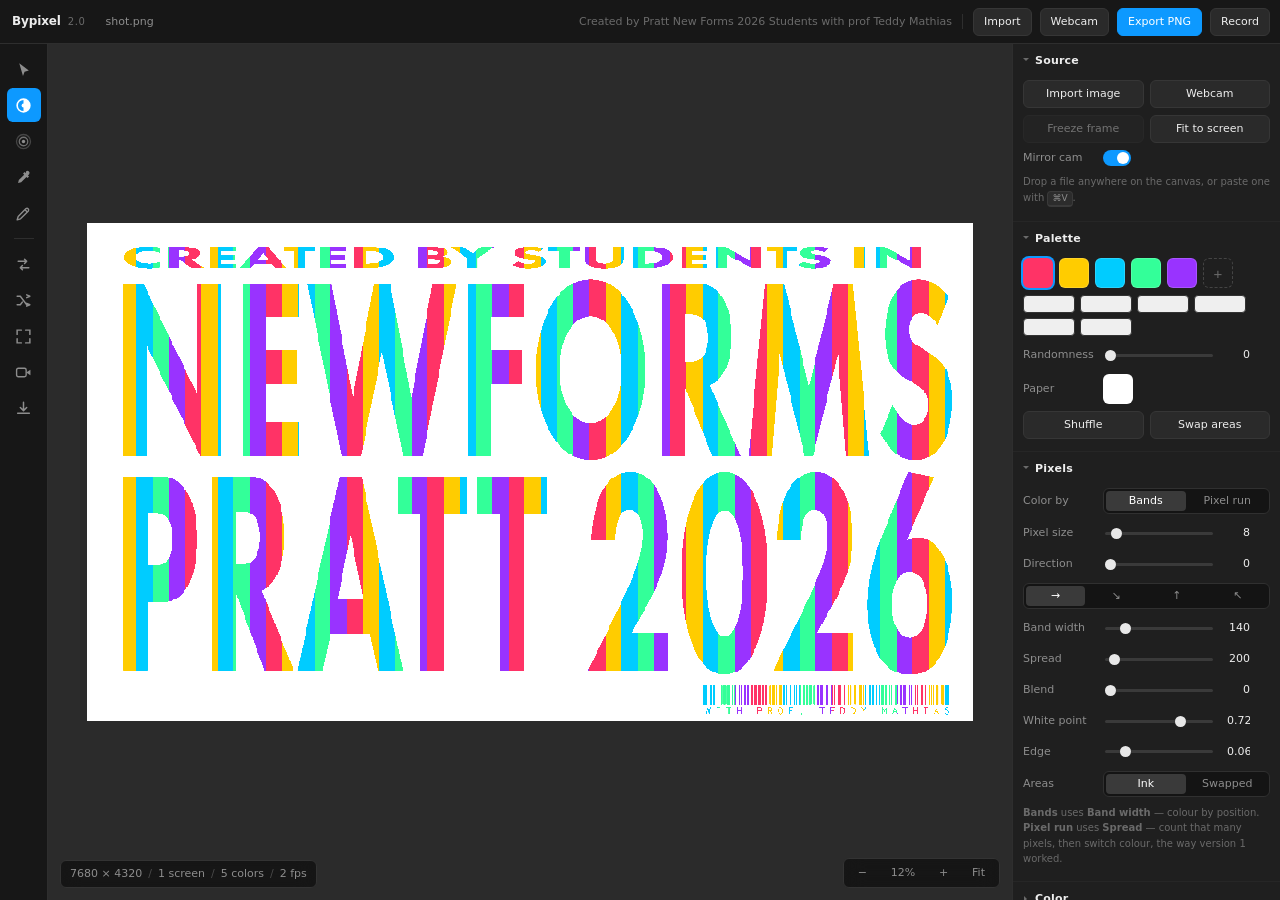
==== commit 06577018: "Add source-sized exports and alpha backgrounds Adds export controls for framing at the source size o" ====
--- a/teddy-bypixel-2.0/index.html
+++ b/teddy-bypixel-2.0/index.html
@@ -136,6 +136,8 @@
   autofit: true,
   mirror: true,
   exportScale: 2,
+  frame: 1,          // 0 = what the viewport shows, 1 = the source's own size
+  behind: 0,         // 0 = alpha, 1 = black, 2 = workspace grey
 
   // live
   tool: "recolor",
@@ -158,7 +160,7 @@
 const gl = canvas.getContext("webgl2", {
   antialias: false,
   preserveDrawingBuffer: true,
-  alpha: false
+  alpha: true
 });
 if (!gl) alert("This browser has no WebGL2. Try Chrome, Safari 15+, or Firefox.");
 
@@ -193,6 +195,7 @@
 uniform float u_random;
 uniform vec3  u_paper;
 uniform vec3  u_bg;
+uniform float u_bgA;
 uniform float u_phase;
 uniform float u_spiral;
 uniform float u_turn;          // the whole colour field, swung round
@@ -355,7 +358,7 @@
   vec2 uv = qp / u_texSize;
   uv.x = mix(uv.x, 1.0 - uv.x, u_mirror);
   if (uv.x < 0.0 || uv.x > 1.0 || uv.y < 0.0 || uv.y > 1.0) {
-    outColor = vec4(u_bg, 1.0);
+    outColor = vec4(u_bg * u_bgA, u_bgA);     // premultiplied, so 0 means clear
     return;
   }
 
@@ -760,15 +763,34 @@
    4. VIEWPORTS — one canvas, many screens
    --------------------------------------------------------------- */
 
+const WORKSPACE = [0.169, 0.169, 0.169];
+
+/* dest: "screen" always shows the workspace; stills may be transparent;
+   H.264 has no alpha, so video falls back to black. */
+function backdrop(dest) {
+  if (dest === "screen" || S.behind === 2) return { c: WORKSPACE, a: 1 };
+  if (S.behind === 1 || dest === "video") return { c: [0, 0, 0], a: 1 };
+  return { c: [0, 0, 0], a: 0 };
+}
+
 const GRIDS = { 1: [1, 1], 2: [2, 1], 3: [3, 1], 4: [2, 2], 6: [3, 2] };
 let views = [];
 let dpr = 1;
 
-function layout(mult) {
+/* the canvas size an export wants: every screen holding the source 1:1 */
+function exportSize(mult) {
+  const [cols, rows] = GRIDS[S.screens] || GRIDS[1];
+  let w = texW * cols * mult, h = texH * rows * mult;
+  const cap = Math.min(gl.getParameter(gl.MAX_TEXTURE_SIZE) || 4096, 16384);
+  const k = Math.min(1, cap / Math.max(w, h));
+  return { w: Math.max(1, Math.round(w * k)), h: Math.max(1, Math.round(h * k)), k: k * mult };
+}
+
+function layout(mult, noGap) {
   mult = mult || 1;
   const [cols, rows] = GRIDS[S.screens] || GRIDS[1];
   const W = canvas.width, H = canvas.height;
-  const gap = S.screens > 1 ? Math.round(2 * dpr * mult) : 0;
+  const gap = (S.screens > 1 && !noGap) ? Math.round(2 * dpr * mult) : 0;
   const vw = (W - gap * (cols - 1)) / cols;
   const vh = (H - gap * (rows - 1)) / rows;
   views = [];
@@ -785,6 +807,7 @@
 }
 
 function resize() {
+  if (recording) return;                  // the buffer belongs to the recording
   dpr = Math.min(window.devicePixelRatio || 1, 2);
   const r = stage.getBoundingClientRect();
   const w = Math.max(1, Math.round(r.width * dpr));
@@ -824,15 +847,19 @@
   return [q[0], q[1], S.press, 1];
 }
 
-function render(mult) {
-  mult = mult || 1;
+function render(o) {
+  o = (typeof o === "number") ? { mult: o } : (o || {});
+  const mult = o.mult || 1;
+  const dest = o.dest || "screen";
+  const toSource = dest !== "screen" && S.frame === 1;   // frame the source, not the view
+  const bg = backdrop(dest);
   gl.useProgram(prog);
   gl.bindVertexArray(vao);
   gl.activeTexture(gl.TEXTURE0);
   gl.bindTexture(gl.TEXTURE_2D, tex);
   gl.uniform1i(u("u_tex"), 0);
 
-  gl.clearColor(0.169, 0.169, 0.169, 1);
+  gl.clearColor(bg.c[0] * bg.a, bg.c[1] * bg.a, bg.c[2] * bg.a, bg.a);
   gl.clear(gl.COLOR_BUFFER_BIT);
 
   // palette
@@ -844,7 +871,8 @@
   gl.uniform3fv(u("u_palette"), palBuf);
   gl.uniform1i(u("u_count"), n);
   gl.uniform3fv(u("u_paper"), hexRGB(S.paper));
-  gl.uniform3fv(u("u_bg"), [0.169, 0.169, 0.169]);
+  gl.uniform3fv(u("u_bg"), bg.c);
+  gl.uniform1f(u("u_bgA"), bg.a);
 
   // ripples
   rippleBuf.fill(0);
@@ -901,12 +929,13 @@
   for (let i = 0; i < views.length; i++) {
     const v = views[i];
     const k = i * S.variation;                     // how far this screen drifts
-    const sc = viewScale(v) * mult;
+    // framing the source means one device pixel per source pixel, no pan, no zoom
+    const sc = toSource ? (o.unit || mult) : viewScale(v) * mult;
 
     gl.viewport(v.x, v.y, v.w, v.h);
     gl.uniform4f(u("u_view"), v.x, v.y, v.w, v.h);
     gl.uniform1f(u("u_scale"), sc);
-    gl.uniform2f(u("u_pan"), S.panX * sc, S.panY * sc);
+    gl.uniform2f(u("u_pan"), toSource ? 0 : S.panX * sc, toSource ? 0 : S.panY * sc);
     gl.uniform1f(u("u_angle"), S.angle * DEG + k * 0.55);
     gl.uniform1f(u("u_phase"), S.phase + k * 2.3);
     gl.uniform1f(u("u_hue"), S.hue + k * 0.11);
@@ -932,7 +961,7 @@
 
   pumpCam();
   if (S.autofit) { S.zoom = 1; S.panX = 0; S.panY = 0; }
-  if (hasSource) render();
+  if (hasSource) render(recording || undefined);
 
   frames++;
   if (now - fpsClock > 500) {
@@ -966,10 +995,17 @@
    6. POINTER — click anywhere, the colors move
    --------------------------------------------------------------- */
 
+/* the drawing buffer is not always the CSS size — while recording it is the
+   source's size — so always measure the ratio rather than trusting dpr */
+function canvasPoint(clientX, clientY) {
+  const r = canvas.getBoundingClientRect();
+  const sx = canvas.width / Math.max(r.width, 1);
+  const sy = canvas.height / Math.max(r.height, 1);
+  return [(clientX - r.left) * sx, canvas.height - (clientY - r.top) * sy, sx];
+}
+
 function viewAt(clientX, clientY) {
-  const r = canvas.getBoundingClientRect();
-  const px = (clientX - r.left) * dpr;
-  const pyGL = canvas.height - (clientY - r.top) * dpr;
+  const [px, pyGL] = canvasPoint(clientX, clientY);
   return views.find(v => px >= v.x && px <= v.x + v.w && pyGL >= v.y && pyGL <= v.y + v.h)
       || views[0];
 }
@@ -977,10 +1013,8 @@
 function screenToImage(clientX, clientY, v) {
   v = v || viewAt(clientX, clientY);
   if (!v) return null;
-  const r = canvas.getBoundingClientRect();
-  const px = (clientX - r.left) * dpr;
-  const pyGL = canvas.height - (clientY - r.top) * dpr;
-  const sc = viewScale(v);
+  const [px, pyGL] = canvasPoint(clientX, clientY);
+  const sc = recording ? recording.unit : viewScale(v);
   let cx = px - v.x - v.w / 2 - S.panX * sc;
   let cy = pyGL - v.y - v.h / 2 - S.panY * sc;
   return [cx / sc + texW / 2, cy / sc + texH / 2];
@@ -1021,7 +1055,8 @@
   const q = screenToImage(e.clientX, e.clientY, v);
 
   if (S.tool === "move" || e.button === 1 || spaceDown) {
-    dragging = { x: e.clientX, y: e.clientY, panX: S.panX, panY: S.panY, v };
+    dragging = { x: e.clientX, y: e.clientY, panX: S.panX, panY: S.panY, v,
+                 ratio: canvasPoint(e.clientX, e.clientY)[2] };
     stage.classList.add("dragging");
     S.autofit = false;
     return;
@@ -1043,8 +1078,8 @@
 canvas.addEventListener("pointermove", e => {
   if (dragging) {
     const sc = viewScale(dragging.v);
-    S.panX = dragging.panX + (e.clientX - dragging.x) * dpr / sc;
-    S.panY = dragging.panY - (e.clientY - dragging.y) * dpr / sc;
+    S.panX = dragging.panX + (e.clientX - dragging.x) * dragging.ratio / sc;
+    S.panY = dragging.panY - (e.clientY - dragging.y) * dragging.ratio / sc;
     return;
   }
   if (stroke) {
@@ -1264,6 +1299,8 @@
   ]},
 
   { title: "Export", open: true, rows: [
+    { t: "seg", k: "frame", label: "Frame", opts: [[1, "Source size"], [0, "Viewport"]] },
+    { t: "seg", k: "behind", label: "Behind", opts: [[0, "Alpha"], [1, "Black"], [2, "Gray"]] },
     { t: "seg", k: "exportScale", label: "Resolution", opts: [[1, "1×"], [2, "2×"], [4, "4×"], [8, "8×"]] },
     { t: "actions", items: [
       ["Save PNG", () => savePNG()],
@@ -1272,7 +1309,7 @@
     { t: "actions", items: [
       ["Record video", () => toggleRecord(), "recBtn"]
     ]},
-    { t: "hint", html: "PNG and SVG both export at the chosen multiple of the canvas. <b>SVG</b> traces the colored blocks as real vectors, so it stays sharp at any size — keep <b>Blend</b> at 0 for the cleanest file. Video records at screen size, 60fps, as <b>MP4 / H.264</b> — ready to drop into any editor. Browsers cannot write .mov, and fall back to WebM only if they have no MP4 encoder." }
+    { t: "hint", html: "<b>Source size</b> writes at the input's own pixel dimensions, one for one — the pixelated edge is kept as it falls, over alpha or black. <b>Viewport</b> exports what you see instead, times the resolution. Video is <b>MP4 / H.264</b> at 60fps, capped at 4K and always on black, since H.264 has no alpha. <b>SVG</b> stays sharp at any size — keep <b>Blend</b> at 0 for the cleanest file." }
   ]},
 
   { title: "Shapes", open: false, rows: [
@@ -1533,26 +1570,47 @@
   setTimeout(() => URL.revokeObjectURL(a.href), 2000);
 }
 
+/* Put the canvas into export shape, run `fn`, then put everything back.
+   Source framing sizes the canvas to the artwork itself, so a 7680x4320
+   scan comes out 7680x4320 — jagged pixel edge and all, over whatever
+   the Behind setting says. */
+function withExport(dest, fn) {
+  const W0 = canvas.width, H0 = canvas.height;
+  const restore = () => {
+    canvas.width = W0; canvas.height = H0;
+    layout(); render();
+  };
+  let size, unit;
+  if (S.frame === 1) {
+    const e = exportSize(dest === "svg" ? 1 : S.exportScale);
+    size = e; unit = e.k;
+  } else {
+    const m = dest === "svg" ? 1 : S.exportScale;
+    size = { w: W0 * m, h: H0 * m }; unit = m;
+  }
+  canvas.width = size.w; canvas.height = size.h;
+  layout(S.frame === 1 ? 1 : (dest === "svg" ? 1 : S.exportScale), S.frame === 1);
+  render({ dest, mult: unit, unit });
+  return fn(size, unit, restore);
+}
+
 function savePNG() {
   if (!hasSource) return;
-  const m = S.exportScale;
-  const maxDim = gl.getParameter(gl.MAX_TEXTURE_SIZE) || 4096;
-  const w = canvas.width, h = canvas.height;
-  const mult = Math.min(m, Math.floor(maxDim / Math.max(w, h)) || 1);
-  canvas.width = w * mult;
-  canvas.height = h * mult;
-  layout(mult);
-  render(mult);
-  const restore = () => { canvas.width = w; canvas.height = h; layout(); render(); };
-  try {
-    canvas.toBlob(blob => {
-      if (blob) download(blob, `bypixel-${stamp()}-${mult}x.png`);
+  withExport("png", (size, unit, restore) => {
+    try {
+      canvas.toBlob(blob => {
+        if (blob) {
+          download(blob, `bypixel-${stamp()}.png`);
+          note(`PNG · ${size.w}×${size.h} · ${["alpha", "black", "workspace"][S.behind]} · ` +
+               `${Math.round(blob.size / 1024)} KB`);
+        }
+        restore();
+      }, "image/png");
+    } catch (err) {
       restore();
-    }, "image/png");
-  } catch (err) {
-    restore();
-    alert("Export needs the page served over http — open the folder with Live Server, not as a file.");
-  }
+      alert("Export needs the page served over http — open the folder with Live Server, not as a file.");
+    }
+  });
 }
 document.getElementById("btnPng").onclick = savePNG;
 
@@ -1568,28 +1626,17 @@
   if (!hasSource) return;
   const W0 = canvas.width, H0 = canvas.height;
 
-  // Resolution only decides how big the SVG prints — it is vector, so there is
-  // nothing to gain from reading back a huge frame. We sample just finely
-  // enough that every pixel block is caught, and no finer.
-  const blockNow = Math.max(0.25, S.pixel * viewScale(views[0]));
-  let mult = Math.max(1, Math.min(4, Math.ceil(3 / blockNow)));
-  while (mult > 1 && (W0 * mult) * (H0 * mult) > 24e6) mult--;
-
-  canvas.width = W0 * mult;
-  canvas.height = H0 * mult;
-  layout(mult);
-  render(mult);
-
-  const W = canvas.width, H = canvas.height;
-  const buf = new Uint8Array(W * H * 4);
-  gl.readPixels(0, 0, W, H, gl.RGBA, gl.UNSIGNED_BYTE, buf);
-
-  canvas.width = W0; canvas.height = H0;     // put the view back straight away
-  layout();
-  render();
+  const out = withExport("svg", (size, unit, restore) => {
+    const W = canvas.width, H = canvas.height;
+    const buf = new Uint8Array(W * H * 4);
+    gl.readPixels(0, 0, W, H, gl.RGBA, gl.UNSIGNED_BYTE, buf);
+    restore();
+    return { W, H, buf, unit };
+  });
+  const { W, H, buf, unit } = out;
 
   // about two samples across every pixel block, and never a silly total
-  const blockPx = Math.max(1, S.pixel * viewScale(views[0]) * mult);
+  const blockPx = Math.max(1, S.pixel * (S.frame === 1 ? unit : viewScale(views[0])));
   let step = Math.max(1, Math.round(blockPx / 2));
   while ((W / step) * (H / step) > 400000) step++;
 
@@ -1600,7 +1647,8 @@
   // painted with a real sampled colour, so flat areas keep your exact hex.
   const snap = c => (c + 4) >> 3;
   const keyOf = (r, g, b) => (snap(r) << 10) | (snap(g) << 5) | snap(b);
-  const bgKey = keyOf(43, 43, 43);
+  const CLEAR = -1;
+  const bgKey = S.frame === 1 ? CLEAR : keyOf(43, 43, 43);
   const trueColor = new Map();
 
   const line = new Int32Array(cols);
@@ -1613,8 +1661,8 @@
     const rowBase = gy * W * 4;
     for (let c = 0; c < cols; c++) {
       const i = rowBase + (c * step + half) * 4;
-      const k = keyOf(buf[i], buf[i + 1], buf[i + 2]);
-      if (!trueColor.has(k))
+      const k = buf[i + 3] < 128 ? CLEAR : keyOf(buf[i], buf[i + 1], buf[i + 2]);
+      if (k !== CLEAR && !trueColor.has(k))
         trueColor.set(k, ((buf[i] << 16) | (buf[i + 1] << 8) | buf[i + 2])
                           .toString(16).padStart(6, "0"));
       line[c] = k;
@@ -1640,7 +1688,7 @@
   const byColor = new Map();
   let kept = 0;
   for (const t of rects) {
-    if (t.k === bgKey) continue;                     // the workspace behind the art
+    if (t.k === CLEAR || t.k === bgKey) continue;    // nothing behind the art
     const x = t.a * step, y = t.y * step;
     const w = (t.b - t.a) * step, h = t.h * step;
     let d = byColor.get(t.k);
@@ -1653,11 +1701,13 @@
   for (const [k, d] of byColor)
     paths.push(`<path fill="#${trueColor.get(k)}" d="${d.join("")}"/>`);
 
-  const outW = Math.round(W0 * S.exportScale), outH = Math.round(H0 * S.exportScale);
+  const scale = S.frame === 1 ? (S.exportScale / Math.max(unit, 0.0001)) : S.exportScale;
+  const outW = Math.round(W * scale), outH = Math.round(H * scale);
   const svg =
     `<svg xmlns="http://www.w3.org/2000/svg" width="${outW}" height="${outH}" ` +
     `viewBox="0 0 ${W} ${H}" shape-rendering="crispEdges">\n` +
-    `<rect width="${W}" height="${H}" fill="#2b2b2b"/>\n` +
+    (S.behind === 2 ? `<rect width="${W}" height="${H}" fill="#2b2b2b"/>\n` :
+     S.behind === 1 ? `<rect width="${W}" height="${H}" fill="#000000"/>\n` : "") +
     paths.join("\n") + `\n</svg>\n`;
 
   const blob = new Blob([svg], { type: "image/svg+xml" });
@@ -1688,7 +1738,47 @@
   return null;
 }
 
-let recorder = null, chunks = [];
+let recorder = null, chunks = [], recording = null;
+
+/* Recording writes at the source's own size. The drawing buffer becomes that
+   size for the duration, and the canvas element is letterboxed inside the
+   stage so the preview still shows exactly what is being written. */
+function beginRecordFrame() {
+  const VIDEO_CAP = 3840;                       // H.264 encoders get unhappy past 4K
+  let w, h, unit;
+  if (S.frame === 1) {
+    const e = exportSize(1);
+    w = e.w; h = e.h; unit = e.k;
+  } else {
+    w = canvas.width; h = canvas.height; unit = 1;
+  }
+  const k = Math.min(1, VIDEO_CAP / Math.max(w, h));
+  // H.264 wants even dimensions; round down so the file is never larger
+  // than the source it came from
+  w = Math.max(2, Math.floor(w * k / 2) * 2);
+  h = Math.max(2, Math.floor(h * k / 2) * 2);
+
+  recording = { dest: "video", mult: unit * k, unit: unit * k, w0: canvas.width, h0: canvas.height };
+  canvas.width = w; canvas.height = h;
+  layout(1, S.frame === 1);
+
+  const r = stage.getBoundingClientRect();
+  const fit = Math.min(r.width / w, r.height / h);
+  stage.classList.add("rec");
+  canvas.style.width = Math.round(w * fit) + "px";
+  canvas.style.height = Math.round(h * fit) + "px";
+  render(recording);
+  return { w, h };
+}
+
+function endRecordFrame() {
+  recording = null;
+  stage.classList.remove("rec");
+  canvas.style.width = canvas.style.height = "";
+  resize();
+  render();
+}
+
 function toggleRecord() {
   const btns = [document.getElementById("btnRec"), document.getElementById("recBtn")].filter(Boolean);
   if (recorder && recorder.state === "recording") { recorder.stop(); return; }
@@ -1698,10 +1788,12 @@
     return;
   }
 
+  const dims = beginRecordFrame();
   const stream = canvas.captureStream(60);
   const made = makeRecorder(stream);
   if (!made) {
     stream.getTracks().forEach(t => t.stop());
+    endRecordFrame();
     note("No video encoder available in this browser.");
     return;
   }
@@ -1711,13 +1803,17 @@
   rec.ondataavailable = e => { if (e.data.size) chunks.push(e.data); };
   rec.onstop = () => {
     stream.getTracks().forEach(tr => tr.stop());
+    endRecordFrame();
     const blob = new Blob(chunks, { type: t.ext === "mp4" ? "video/mp4" : "video/webm" });
-    download(blob, `bypixel-${stamp()}.${t.ext}`);
-    note(`${t.label} · ${canvas.width}×${canvas.height} · ${Math.round(blob.size / 1048576)} MB`);
+    if (!blob.size) { note("Recording came back empty — keep this tab in front while recording."); }
+    else {
+      download(blob, `bypixel-${stamp()}.${t.ext}`);
+      note(`${t.label} · ${dims.w}×${dims.h} · ${(blob.size / 1048576).toFixed(1)} MB`);
+    }
     btns.forEach(b => { b.dataset.on = "false"; b.textContent = b.dataset.label || "Record"; });
   };
-  rec.start();
-  note(`Recording · ${t.label}`);
+  rec.start(500);
+  note(`Recording · ${t.label} · ${dims.w}×${dims.h}`);
   btns.forEach(b => { b.dataset.on = "true"; b.textContent = "Stop & save"; });
 }
 document.getElementById("btnRec").onclick = toggleRecord;
--- a/teddy-bypixel-2.0/style.css
+++ b/teddy-bypixel-2.0/style.css
@@ -156,6 +156,9 @@
 }
 #gl { display: block; width: 100%; height: 100%; touch-action: none; cursor: crosshair; }
 #ink { position: absolute; inset: 0; width: 100%; height: 100%; pointer-events: none; }
+/* while recording, the canvas holds the output's aspect and sits centred */
+.stage.rec #gl { position: absolute; inset: 0; margin: auto; width: auto; height: auto; }
+.stage.rec { outline: 1px solid var(--hot); outline-offset: -1px; }
 .stage[data-tool="move"]  #gl { cursor: grab; }
 .stage[data-tool="move"].dragging #gl { cursor: grabbing; }
 .stage[data-tool="pick"]  #gl { cursor: cell; }
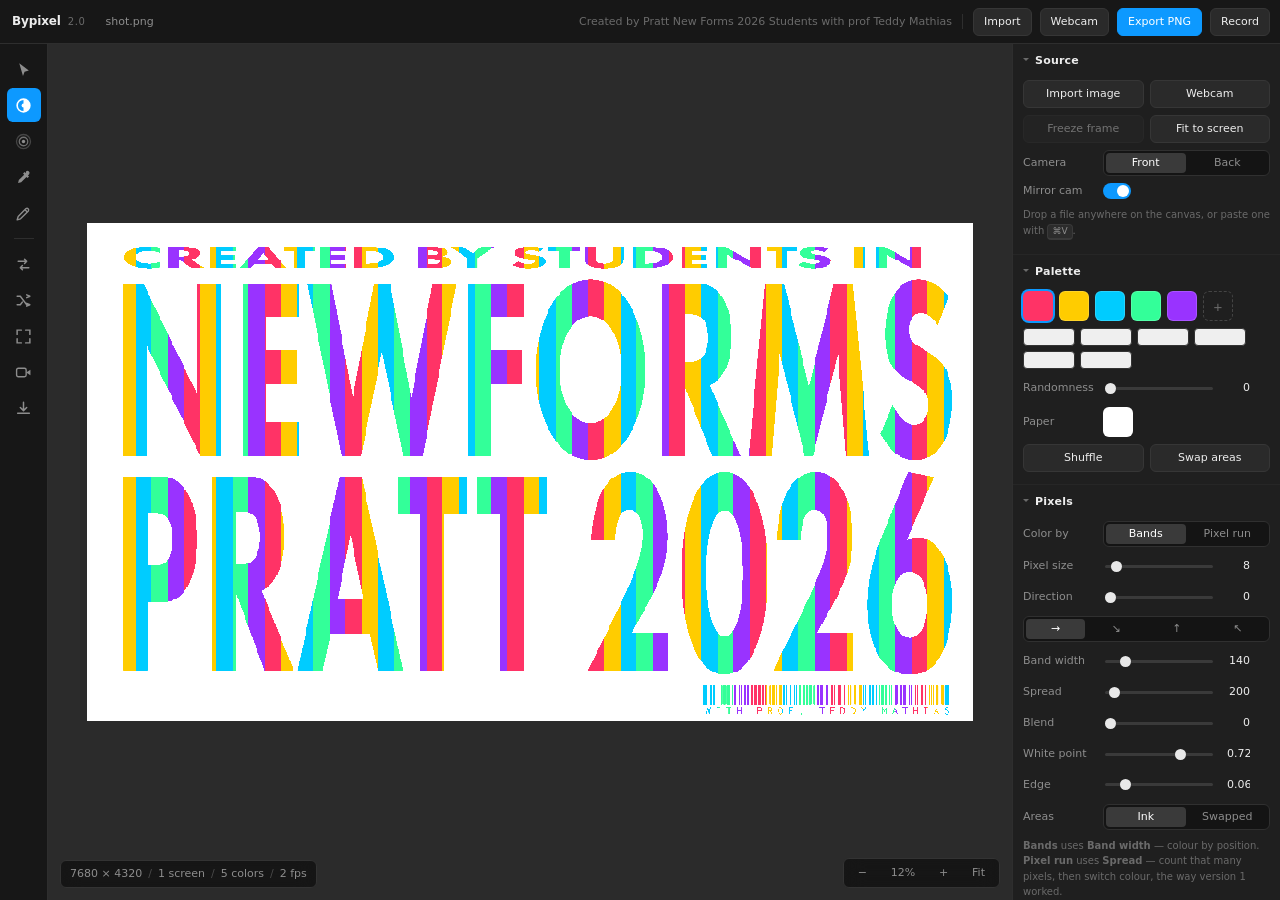
==== commit de45437e: "For mobile" ====
--- a/teddy-bypixel-2.0/index.html
+++ b/teddy-bypixel-2.0/index.html
@@ -2,7 +2,7 @@
 <html lang="en">
 <head>
 <meta charset="utf-8">
-<meta name="viewport" content="width=device-width, initial-scale=1">
+<meta name="viewport" content="width=device-width, initial-scale=1, viewport-fit=cover">
 <title>Bypixel 2.0 — Colorizer</title>
 <link rel="stylesheet" href="style.css">
 </head>
@@ -50,7 +50,7 @@
       </div>
     </main>
 
-    <aside class="panel" id="panel"></aside>
+    <aside class="panel" id="panel"><div class="grab" id="grab"><span></span></div></aside>
   </div>
 </div>
 
@@ -135,6 +135,7 @@
   panX: 0, panY: 0,   // image px
   autofit: true,
   mirror: true,
+  facing: "user",    // which camera: user = front, environment = back
   exportScale: 2,
   frame: 1,          // 0 = what the viewport shows, 1 = the source's own size
   behind: 0,         // 0 = alpha, 1 = black, 2 = workspace grey
@@ -147,6 +148,10 @@
   seed: Math.random() * 100,
   time: 0
 };
+
+/* one breakpoint, shared by the stylesheet and the behaviour below */
+const mq = window.matchMedia("(max-width: 860px)");
+function isPhone() { return mq.matches; }
 
 const RIPPLE_MAX = 10;
 const ripples = [];           // {x, y, t, w}  — x/y in image pixels
@@ -541,23 +546,46 @@
 ["dragover", "drop"].forEach(t =>
   window.addEventListener(t, e => { if (!stage.contains(e.target)) e.preventDefault(); }));
 
-async function startCam() {
+async function getCam(facing) {
+  const size = { width: { ideal: 1920 }, height: { ideal: 1080 } };
   try {
-    camStream = await navigator.mediaDevices.getUserMedia({
-      video: { width: { ideal: 1280 }, height: { ideal: 720 } }, audio: false
+    // ask for the side we want, but never fail just because a machine
+    // only has the one camera
+    return await navigator.mediaDevices.getUserMedia({
+      video: Object.assign({ facingMode: { ideal: facing } }, size), audio: false
     });
+  } catch (err) {
+    return await navigator.mediaDevices.getUserMedia({ video: size, audio: false });
+  }
+}
+
+async function startCam(facing) {
+  facing = facing || S.facing;
+  try {
+    const next = await getCam(facing);
+    if (camStream) camStream.getTracks().forEach(t => t.stop());
+    camStream = next;
+    S.facing = facing;
     video.srcObject = camStream;
     await video.play();
     camOn = true;
     hasSource = true;
     emptyEl.hidden = true;
-    docName.textContent = "webcam";
+    docName.textContent = facing === "environment" ? "camera · back" : "camera · front";
+    S.mirror = facing !== "environment";      // only a selfie should be mirrored
     S.autofit = true; S.zoom = 1; S.panX = 0; S.panY = 0;
-    syncChrome();
+    closeSheet();
+    syncPanel();
   } catch (err) {
     console.warn(err);
-    alert("Could not open the webcam. Check the camera permission for this page.\n(Live Server / https / localhost only.)");
-  }
+    note("Camera blocked. Allow it for this page — needs https or localhost.");
+  }
+}
+
+function flipCam() {
+  const next = S.facing === "user" ? "environment" : "user";
+  if (camOn) startCam(next);
+  else { S.facing = next; syncPanel(); }
 }
 function stopCam() {
   if (camStream) camStream.getTracks().forEach(t => t.stop());
@@ -565,6 +593,7 @@
   syncChrome();
 }
 function toggleCam() { camOn ? stopCam() : startCam(); }
+function camActive() { return camOn; }
 document.getElementById("btnCam").onclick = toggleCam;
 document.getElementById("emptyCam").onclick = toggleCam;
 
@@ -983,12 +1012,14 @@
   const v = views[0];
   const z = v ? Math.round(viewScale(v) / dpr * 100) : 100;
   document.getElementById("zVal").textContent = z + "%";
-  document.getElementById("hud").innerHTML =
-    `${texW} × ${texH} <i>/</i> ${S.screens} screen${S.screens > 1 ? "s" : ""}` +
-    ` <i>/</i> ${S.palette.length} colors` +
-    (shapes.length ? ` <i>/</i> ${shapes.length} shapes` : "") +
-    ` <i>/</i> ${fps} fps` +
-    (camOn ? ` <i>/</i> live` : "");
+  document.getElementById("hud").innerHTML = isPhone()
+    ? `${texW} × ${texH}` + (camOn ? ` <i>/</i> live` : "") +
+      (S.screens > 1 ? ` <i>/</i> ${S.screens}` : "")
+    : `${texW} × ${texH} <i>/</i> ${S.screens} screen${S.screens > 1 ? "s" : ""}` +
+      ` <i>/</i> ${S.palette.length} colors` +
+      (shapes.length ? ` <i>/</i> ${shapes.length} shapes` : "") +
+      ` <i>/</i> ${fps} fps` +
+      (camOn ? ` <i>/</i> live` : "");
 }
 
 /* ---------------------------------------------------------------
@@ -1050,6 +1081,11 @@
 
 canvas.addEventListener("pointerdown", e => {
   if (!hasSource) return;
+  if (document.body.classList.contains("sheet")) {   // first tap just dismisses
+    closeSheet();
+    return;
+  }
+  if (touches.size >= 2) return;                     // pinching, not drawing
   try { canvas.setPointerCapture(e.pointerId); } catch (err) { /* synthetic pointer */ }
   const v = viewAt(e.clientX, e.clientY);
   const q = screenToImage(e.clientX, e.clientY, v);
@@ -1076,6 +1112,7 @@
 });
 
 canvas.addEventListener("pointermove", e => {
+  if (touches.size >= 2) return;
   if (dragging) {
     const sc = viewScale(dragging.v);
     S.panX = dragging.panX + (e.clientX - dragging.x) * dragging.ratio / sc;
@@ -1167,6 +1204,8 @@
   fit:   '<path d="M2 6V2h4M14 6V2h-4M2 10v4h4M14 10v4h-4" fill="none" stroke="currentColor" stroke-width="1.4" stroke-linecap="round"/>',
   cam:   '<rect x="1.5" y="4" width="9" height="8" rx="1.6" fill="none" stroke="currentColor" stroke-width="1.3"/><path d="M10.5 8l4-2.5v5L10.5 8z" fill="currentColor"/>',
   import:'<path d="M8 2v8m0 0L5 7m3 3l3-3M2.5 12.5h11" fill="none" stroke="currentColor" stroke-width="1.4" stroke-linecap="round" stroke-linejoin="round"/>',
+  sheet: '<path d="M2 4.5h12M2 8h12M2 11.5h12" stroke="currentColor" stroke-width="1.4" stroke-linecap="round" fill="none"/><circle cx="5.5" cy="4.5" r="1.7" fill="currentColor"/><circle cx="10.5" cy="8" r="1.7" fill="currentColor"/><circle cx="6.5" cy="11.5" r="1.7" fill="currentColor"/>',
+  flip:  '<rect x="1.5" y="4" width="13" height="9" rx="2" fill="none" stroke="currentColor" stroke-width="1.3"/><path d="M6 8.5a2 2 0 013.5-1.3M10 8.5a2 2 0 01-3.5 1.3" fill="none" stroke="currentColor" stroke-width="1.2" stroke-linecap="round"/><path d="M9.2 6.1l.5 1.2-1.3.2M6.8 10.9l-.5-1.2 1.3-.2" fill="currentColor"/>',
   draw:  '<path d="M2 14l1-3.2 7.4-7.4a1.6 1.6 0 012.2 2.2L5.2 13 2 14z" fill="none" stroke="currentColor" stroke-width="1.3" stroke-linejoin="round"/><path d="M9.4 4.4l2.2 2.2" stroke="currentColor" stroke-width="1.3"/>'
 };
 const svg = d => `<svg viewBox="0 0 16 16">${d}</svg>`;
@@ -1199,6 +1238,21 @@
   const b = document.createElement("button");
   b.className = "tool";
   b.dataset.tip = tip;
+  b.dataset.act = id;
+  b.innerHTML = svg(I[id]);
+  b.onclick = fn;
+  rail.appendChild(b);
+});
+
+/* Two buttons only the phone layout shows: flip the camera, and pull the
+   controls up. They sit in the rail so the bar is the one thing to learn. */
+[["flip", "Switch camera", () => flipCam(), "flip"],
+ ["sheet", "Controls", () => toggleSheet(), "sheet"]
+].forEach(([id, tip, fn, mob]) => {
+  const b = document.createElement("button");
+  b.className = "tool m-only";
+  b.dataset.tip = tip;
+  b.dataset.mob = mob;
   b.innerHTML = svg(I[id]);
   b.onclick = fn;
   rail.appendChild(b);
@@ -1235,6 +1289,9 @@
       ["Freeze frame", () => freezeCam(), "freezeBtn"],
       ["Fit to screen", () => fitView()]
     ]},
+    { t: "seg", k: "facing", label: "Camera",
+      opts: [["user", "Front"], ["environment", "Back"]],
+      after: () => { if (camOn) startCam(S.facing); } },
     { t: "toggle", k: "mirror", label: "Mirror cam" },
     { t: "hint", html: "Drop a file anywhere on the canvas, or paste one with <kbd>⌘V</kbd>." }
   ]},
@@ -1479,6 +1536,10 @@
   if (topCam) topCam.textContent = camOn ? "Stop cam" : "Webcam";
   const fz = document.getElementById("freezeBtn");
   if (fz) fz.disabled = !camOn;
+  const flip = rail.querySelector('[data-mob="flip"]');
+  if (flip) flip.hidden = !camOn;
+  const camTool = rail.querySelector('[data-act="cam"]');
+  if (camTool) camTool.setAttribute("aria-pressed", camOn);
 }
 
 /* palette UI ---------------------------------------------------- */
@@ -1556,6 +1617,100 @@
 syncPanel();
 
 /* ---------------------------------------------------------------
+   8b. PHONE — the panel becomes a sheet you pull up and flick away,
+       and two fingers pinch the artwork.
+   --------------------------------------------------------------- */
+
+const grab = document.getElementById("grab");
+
+function openSheet() {
+  if (!isPhone()) return;
+  document.body.classList.add("sheet");
+}
+function closeSheet() { document.body.classList.remove("sheet"); }
+function toggleSheet() {
+  document.body.classList.contains("sheet") ? closeSheet() : openSheet();
+}
+
+/* drag the handle down to dismiss; a tap on it does the same */
+let sheetDrag = null;
+grab.addEventListener("pointerdown", e => {
+  grab.setPointerCapture(e.pointerId);
+  sheetDrag = { y: e.clientY, t: performance.now() };
+  panel.style.transition = "none";
+});
+grab.addEventListener("pointermove", e => {
+  if (!sheetDrag) return;
+  panel.style.transform = `translateY(${Math.max(0, e.clientY - sheetDrag.y)}px)`;
+});
+function endSheetDrag(e) {
+  if (!sheetDrag) return;
+  const dy = Math.max(0, e.clientY - sheetDrag.y);
+  const quick = performance.now() - sheetDrag.t < 260;
+  panel.style.transition = "";
+  panel.style.transform = "";
+  if (dy > 110 || (quick && dy > 26) || (quick && dy < 6)) closeSheet();
+  sheetDrag = null;
+}
+grab.addEventListener("pointerup", endSheetDrag);
+grab.addEventListener("pointercancel", endSheetDrag);
+
+/* picking up a tool means you want the canvas, so the sheet gets out of the way */
+const railTap = () => { if (isPhone()) closeSheet(); };
+rail.querySelectorAll('.tool[data-tool], .tool[data-act]').forEach(b =>
+  b.addEventListener("click", railTap));
+
+/* two fingers: pinch to zoom, drag to pan */
+const touches = new Map();
+let pinch = null;
+
+function pinchNow() {
+  const [a, b] = [...touches.values()];
+  return { d: Math.max(1, Math.hypot(a[0] - b[0], a[1] - b[1])),
+           cx: (a[0] + b[0]) / 2, cy: (a[1] + b[1]) / 2 };
+}
+
+canvas.addEventListener("pointerdown", e => {
+  touches.set(e.pointerId, [e.clientX, e.clientY]);
+  if (touches.size === 2) {                 // a second finger cancels whatever one was doing
+    pressPt = null; stroke = null; dragging = null;
+    ictx.clearRect(0, 0, ink.width, ink.height);
+    stage.classList.remove("dragging");
+    S.autofit = false;
+    pinch = pinchNow();
+  }
+}, true);
+
+canvas.addEventListener("pointermove", e => {
+  if (!touches.has(e.pointerId)) return;
+  touches.set(e.pointerId, [e.clientX, e.clientY]);
+  if (touches.size < 2 || !pinch) return;
+  const now = pinchNow();
+  const v = views[0];
+  const sc = viewScale(v);
+  const ratio = canvasPoint(e.clientX, e.clientY)[2];
+  S.zoom = Math.min(40, Math.max(0.05, S.zoom * (now.d / pinch.d)));
+  S.panX += (now.cx - pinch.cx) * ratio / sc;
+  S.panY -= (now.cy - pinch.cy) * ratio / sc;
+  pinch = now;
+}, true);
+
+["pointerup", "pointercancel", "pointerleave"].forEach(t =>
+  canvas.addEventListener(t, e => {
+    touches.delete(e.pointerId);
+    if (touches.size < 2) pinch = null;
+  }, true));
+
+/* start the phone layout tidy: everything folded, sheet down */
+function applyPhoneDefaults() {
+  if (!isPhone()) return;
+  panel.querySelectorAll(".sec").forEach(d => { d.open = false; });
+  closeSheet();
+}
+mq.addEventListener("change", () => { applyPhoneDefaults(); resize(); });
+applyPhoneDefaults();
+
+/* ---------------------------------------------------------------
    9. CAPTURE
    --------------------------------------------------------------- */
 
--- a/teddy-bypixel-2.0/style.css
+++ b/teddy-bypixel-2.0/style.css
@@ -402,3 +402,138 @@
 
 /* the webcam source stays in the DOM and decoding, just out of sight */
 #video { position: fixed; left: -9999px; top: 0; width: 2px; height: 2px; opacity: 0; pointer-events: none; }
+
+/* =====================================================================
+   PHONE  —  the desktop layout above is untouched; everything here is
+   additive. Canvas stays king: the controls live in a sheet that pulls
+   up from the tool bar and flicks away the moment you touch the art.
+   ===================================================================== */
+
+.grab { display: none; }
+.m-only { display: none !important; }
+
+@media (max-width: 860px) {
+  :root { --railh: 58px; }
+
+  .app { height: 100dvh; }
+  .body { flex-direction: column; }
+
+  /* --- top bar: name and the two things worth reaching for --- */
+  .topbar { height: 40px; padding: 0 8px 0 10px; gap: 6px; }
+  .brand span { display: none; }
+  .doc { max-width: 46vw; padding: 4px 6px; }
+  .topbar .btn { height: 30px; padding: 0 10px; }
+  #btnImport, #btnRec, #btnCam { display: none; }   /* camera lives in the bar */
+
+  /* --- stage --- */
+  .stage { order: 2; flex: 1; min-height: 0; }
+  .hud {
+    left: 8px; bottom: 8px;
+    font-size: 10px; padding: 4px 7px;
+    max-width: calc(100% - 150px);
+    overflow: hidden; white-space: nowrap; text-overflow: ellipsis;
+  }
+  .hud i { margin: 0 1px; }
+  .zoomer { right: 8px; bottom: 8px; }
+  .zoomer .btn { height: 28px; min-width: 28px; }
+  .zoomer .val { min-width: 40px; }
+  .empty h2 { font-size: 14px; }
+  .empty p { max-width: 70vw; }
+
+  /* --- the tool bar, pinned to the bottom edge --- */
+  .rail {
+    order: 3;
+    flex-direction: row;
+    justify-content: space-around;
+    align-items: center;
+    gap: 0;
+    width: 100%;
+    height: calc(var(--railh) + env(safe-area-inset-bottom, 0px));
+    padding: 3px 4px calc(3px + env(safe-area-inset-bottom, 0px));
+    border-right: 0;
+    border-top: 1px solid var(--line);
+    z-index: 40;
+  }
+  .rail hr,
+  .tool[data-act="swap"], .tool[data-act="shuffle"],
+  .tool[data-act="fit"],  .tool[data-act="import"] { display: none; }
+  .tool { width: 44px; height: 44px; border-radius: 11px; }
+  .tool svg { width: 20px; height: 20px; }
+  .tool::after { display: none; }              /* no hover on a finger */
+  .m-only { display: grid !important; }
+  .m-only[hidden] { display: none !important; }
+
+  /* camera sits apart from the drawing tools, and reads as the live one */
+  .tool[data-act="cam"]  { order: 10; color: var(--accent); }
+  .tool[data-act="cam"][aria-pressed="true"] { background: var(--accent); color: #fff; }
+  .tool[data-mob="flip"] { order: 11; }
+  .tool[data-mob="sheet"] { order: 12; }
+
+  /* --- the controls, as a sheet --- */
+  .panel {
+    position: fixed;
+    left: 0; right: 0;
+    bottom: calc(var(--railh) + env(safe-area-inset-bottom, 0px));
+    width: auto;
+    height: min(62vh, 460px);
+    border-left: 0;
+    border-top: 1px solid var(--line);
+    border-radius: 14px 14px 0 0;
+    box-shadow: 0 -14px 44px rgba(0, 0, 0, 0.55);
+    transform: translateY(calc(100% + var(--railh)));
+    transition: transform 260ms cubic-bezier(0.22, 0.8, 0.3, 1);
+    z-index: 35;
+    overscroll-behavior: contain;
+  }
+  body.sheet .panel { transform: none; }
+
+  .grab {
+    display: block;
+    position: sticky;
+    top: 0;
+    z-index: 2;
+    padding: 9px 0 7px;
+    background: var(--panel);
+    border-radius: 14px 14px 0 0;
+    cursor: grab;
+    touch-action: none;
+  }
+  .grab span {
+    display: block;
+    width: 34px; height: 4px;
+    margin: 0 auto;
+    background: #4a4a4a;
+    border-radius: 4px;
+  }
+
+  /* --- touch-sized controls --- */
+  .sec > summary { height: 42px; font-size: 12px; }
+  .sec .content { padding: 2px 12px 14px; gap: 10px; }
+  .row { grid-template-columns: 84px 1fr; }
+  input[type="range"] { height: 30px; }
+  input[type="range"]::-webkit-slider-runnable-track { height: 4px; }
+  input[type="range"]::-webkit-slider-thumb { width: 18px; height: 18px; margin-top: -7px; }
+  input[type="range"]::-moz-range-thumb { width: 18px; height: 18px; }
+  .num { width: 52px; padding: 6px 4px; border-color: #333; }
+  .seg button { height: 28px; }
+  .btn { height: 36px; }
+  .sw { width: 34px; height: 20px; }
+  .sw::after { width: 16px; height: 16px; }
+  .sw[aria-pressed="true"]::after { transform: translateX(14px); }
+  .chip { width: 36px; height: 36px; }
+  .shp { width: 40px; height: 40px; }
+  .preset { width: 58px; height: 22px; }
+}
+
+/* short landscape phones: give the sheet less height so the art still shows */
+@media (max-width: 860px) and (max-height: 460px) {
+  .panel { height: 74vh; }
+  .rail { height: calc(50px + env(safe-area-inset-bottom, 0px)); }
+  :root { --railh: 50px; }
+}
+
+/* wider than a phone but still touch: group the bar instead of stretching it */
+@media (min-width: 560px) and (max-width: 860px) {
+  .rail { justify-content: center; gap: 10px; }
+  .panel { height: min(56vh, 440px); }
+}
